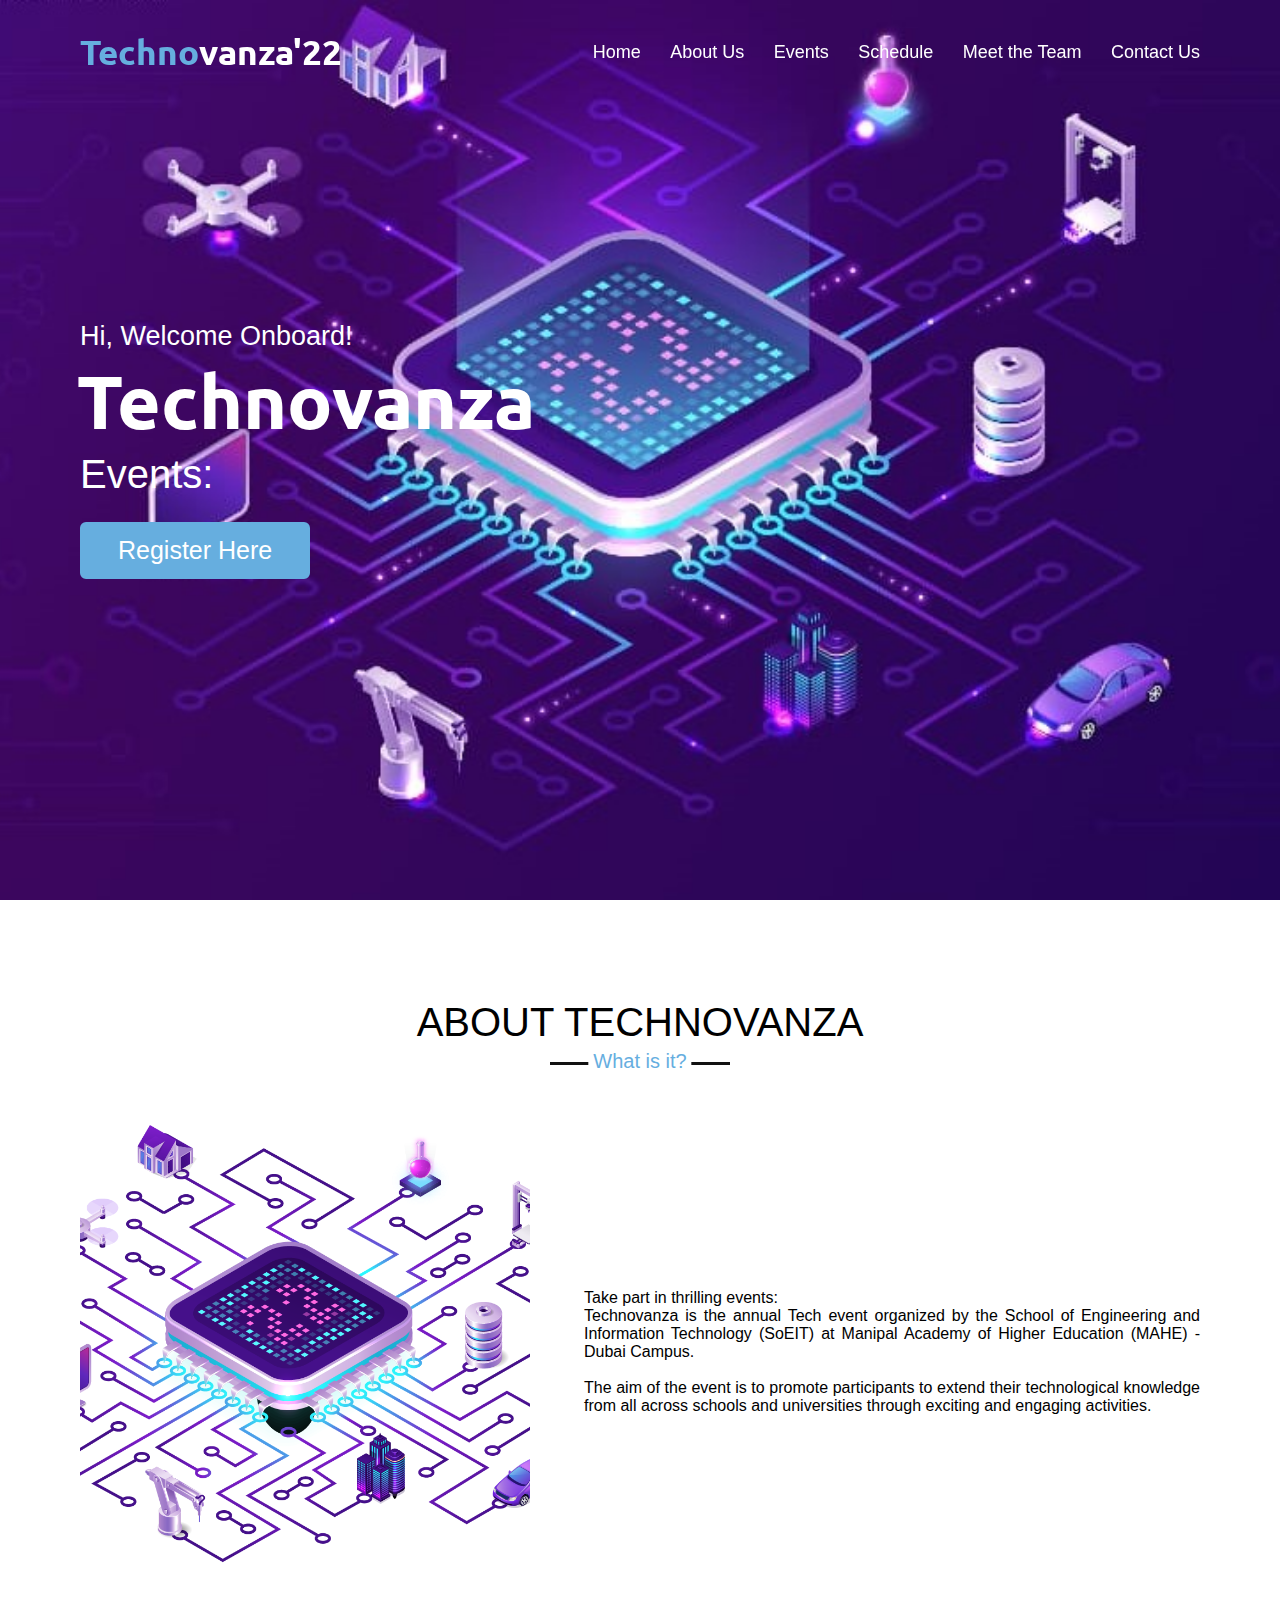
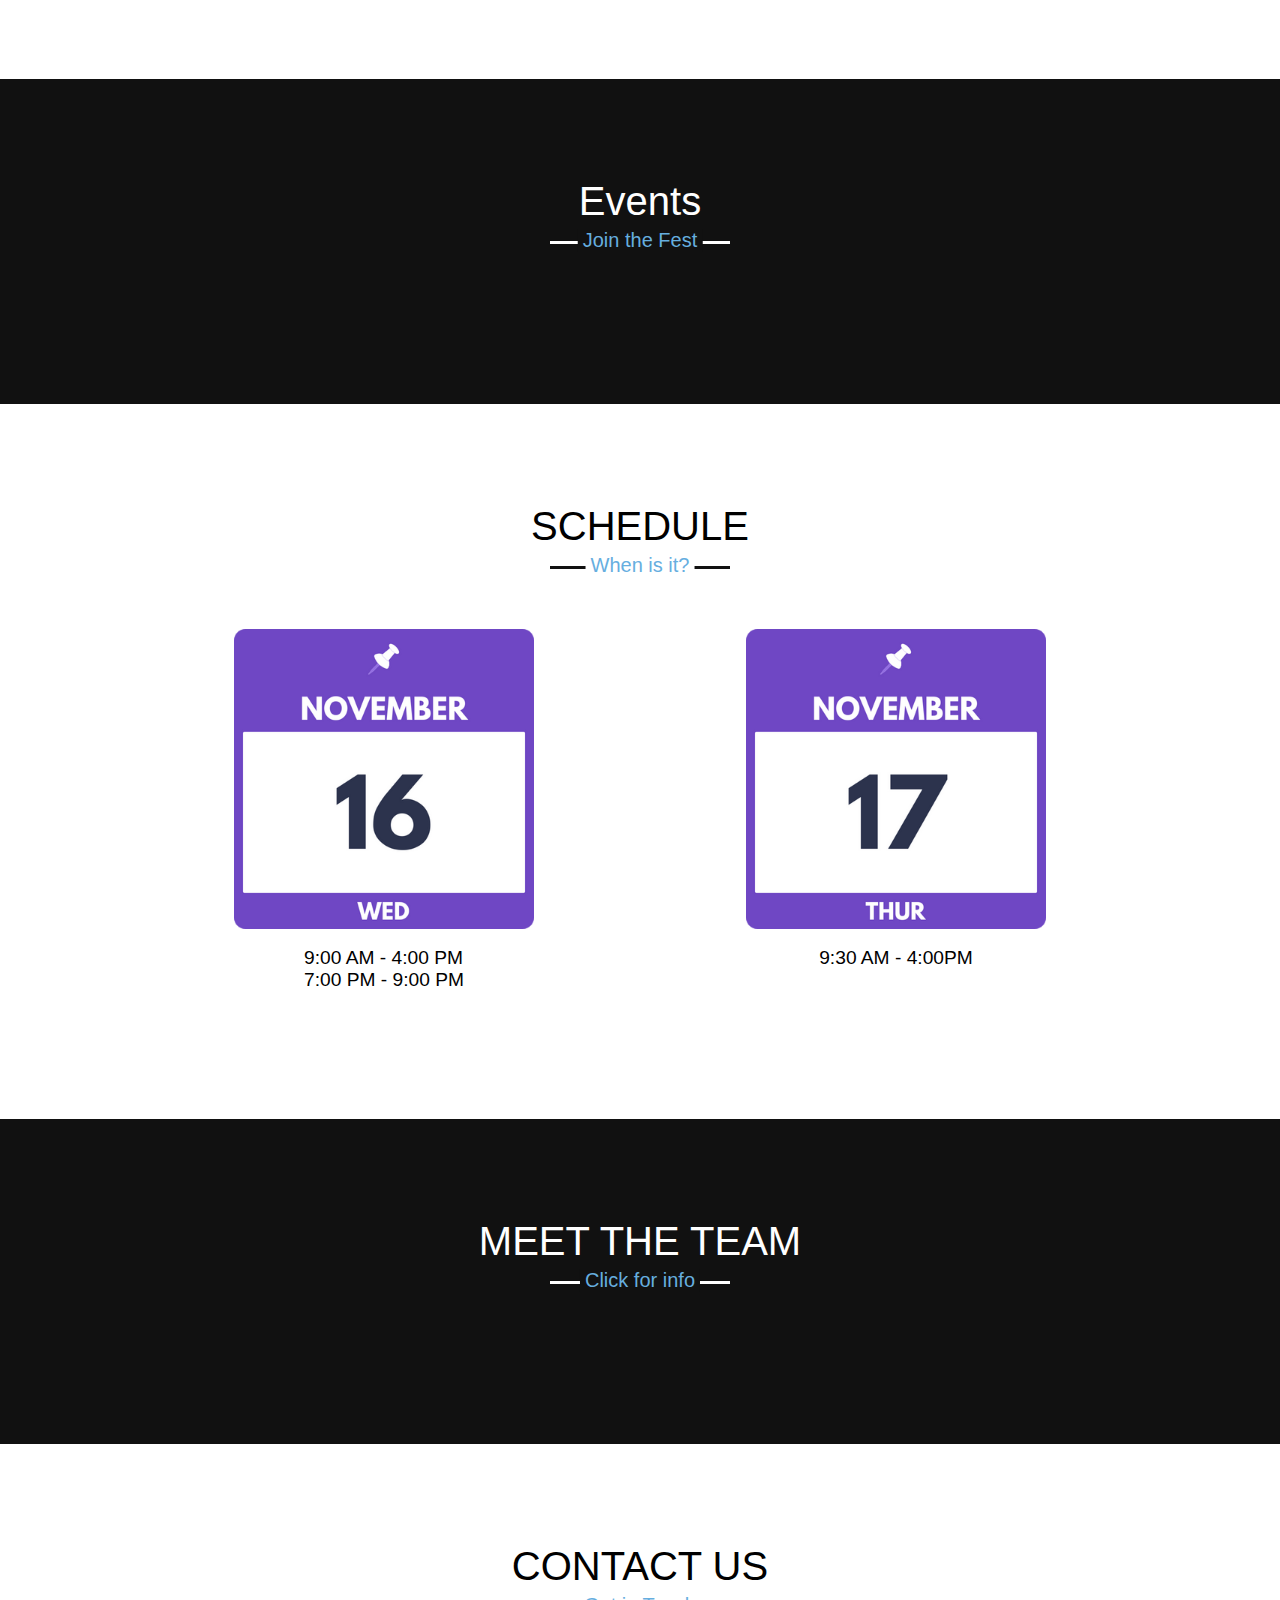
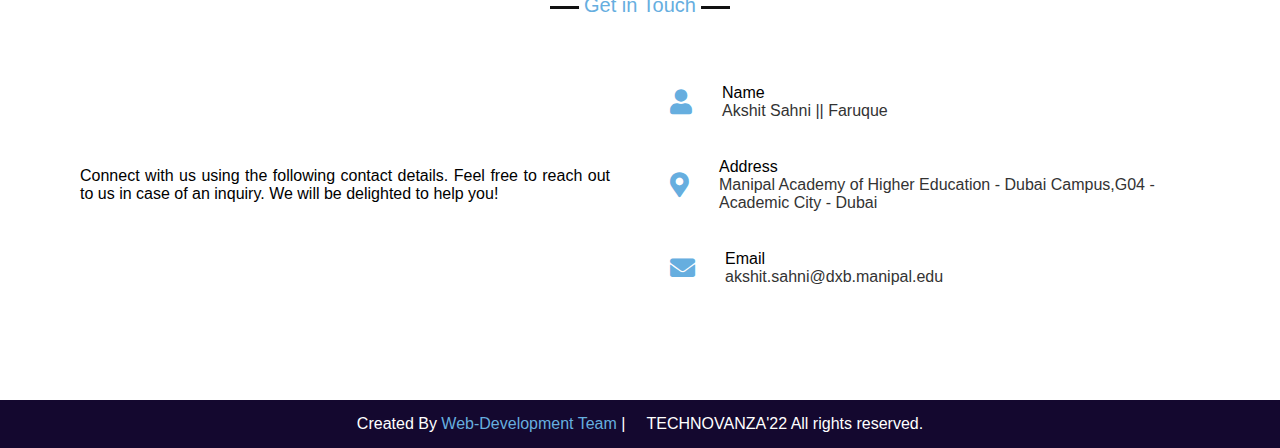
==== html/event_page.html @ 32a226c8 "Updated auto_login" ====
<!DOCTYPE html>
<html lang="en">

<head>
    <meta charset="UTF-8">
    <meta name="viewport" content="width=device-width, initial-scale=1.0">
    <title>Technovanza'22</title>

    <link rel="stylesheet" href="/css/index_style.css">
    <link rel="stylesheet" href="https://cdnjs.cloudflare.com/ajax/libs/font-awesome/5.15.3/css/all.min.css" />
    <script src="https://code.jquery.com/jquery-3.5.1.min.js"></script>
    <script src="https://cdnjs.cloudflare.com/ajax/libs/typed.js/2.0.11/typed.min.js"></script>
    <script src="https://cdnjs.cloudflare.com/ajax/libs/waypoints/4.0.1/jquery.waypoints.min.js"></script>
    <script src="https://cdnjs.cloudflare.com/ajax/libs/OwlCarousel2/2.3.4/owl.carousel.min.js"></script>
    <link rel="stylesheet"
        href="https://cdnjs.cloudflare.com/ajax/libs/OwlCarousel2/2.3.4/assets/owl.carousel.min.css" />

    <!-- Modal  -->
    <link rel="stylesheet" href="/css/modal.css">
    <link rel="stylesheet" href="/css/event_page_style.css">
</head>

<body onload="checkValid(); get_info();">
    <div class="scroll-up-btn">
        <i class="fas fa-angle-up"></i>
    </div>
    <nav class="navbar" style="background-color: black; padding: 12px;">
        <div class="max-width">
            <div class="logo"><a href="/html/home.html">Techno<span>vanza'22</span></a></div>
            <div class="menu-btn">
                <i class="fas fa-bars"></i>
            </div>
        </div>
    </nav>

    <!-- about section start -->
    <section class="about" id="about">
        <div class="max-width" id="infoLoad">
        </div>
    </section>

    <!-- footer section start -->
    <footer>
        <span>Created By <a href="#teams"> Web-Development Team</a> | <span class="far fa-copyright"></span>
            TECHNOVANZA'22 All rights reserved.</span>
    </footer>
</body>
<script src="/js/index_layout.js"></script>
<script src="/js/auto_login.js"></script>
<!-- <script src="/js/helper.js"></script> -->
<!-- <script src="/js/index.js"></script> -->
<script src="/events_list.js"></script>
<script src="/js/modal.js"></script>
<script src="/js/event_page.js"></script>
</html>
---- css/index_style.css ----
/*  import google fonts */
@import url('https://fonts.googleapis.com/css2?family=Poppins:wght@400;500;600;700&family=Ubuntu:wght@400;500;700&display=swap');

*{
    margin: 0;
    padding: 0;
    box-sizing: border-box;
    text-decoration: none;
}
html{
    scroll-behavior: smooth;
}

/* custom scroll bar */
::-webkit-scrollbar {
    width: 10px;
}
::-webkit-scrollbar-track {
    background: #f1f1f1;
}
::-webkit-scrollbar-thumb {
    background: #888;
}

::-webkit-scrollbar-thumb:hover {
    background: #555;
}

/* all similar content styling codes */
section{
    padding: 100px 0;
}
.max-width{
    max-width: 1300px;
    padding: 0 80px;
    margin: auto;
}
.about, .services, .skills, .teams, .contact, footer{
    font-family: 'Poppins', sans-serif;
}
.about .about-content,
.services .serv-content,
.skills .skills-content,
.contact .contact-content{
    display: flex;
    flex-wrap: wrap;
    align-items: center;
    justify-content: space-between;
}
section .title{
    position: relative;
    text-align: center;
    font-size: 40px;
    font-weight: 500;
    margin-bottom: 60px;
    padding-bottom: 20px;
    font-family: 'Ubuntu', sans-serif;
}
section .title::before{
    content: "";
    position: absolute;
    bottom: 0px;
    left: 50%;
    width: 180px;
    height: 3px;
    background: #111;
    transform: translateX(-50%);
}
section .title::after{
    position: absolute;
    bottom: -8px;
    left: 50%;
    font-size: 20px;
    color: #66aedf;
    padding: 0 5px;
    background: #fff;
    transform: translateX(-50%);
}

/* navbar styling */
.navbar{
    position: fixed;
    width: 100%;
    z-index: 999;
    padding: 30px 0;
    font-family: 'Ubuntu', sans-serif;
    transition: all 0.3s ease;
}
.navbar.sticky{
    padding: 15px 0;
    background: black;
}
.navbar .max-width{
    display: flex;
    align-items: center;
    justify-content: space-between;
}
.navbar .logo a{
    color: #66aedf;
    font-size: 35px;
    font-weight: 600;
}
.navbar .logo a span{
    color:white;
    transition: all 0.3s ease;
}
.navbar.sticky .logo a span{
    color: white;
}
.navbar .menu li{
    list-style: none;
    display: inline-block;
}
.navbar .menu li a{
    display: block;
    color: #fff;
    font-size: 18px;
    font-weight: 500;
    margin-left: 25px;
    transition: color 0.3s ease;
}
.navbar .menu li a:hover{
    color: #66aedf;
}
.navbar.sticky .menu li a:hover{
    color: #fff;
}

/* menu btn styling */
.menu-btn{
    color: #fff;
    font-size: 23px;
    cursor: pointer;
    display: none;
}
.scroll-up-btn{
    position: fixed;
    height: 45px;
    width: 42px;
    background: #66aedf;
    right: 30px;
    bottom: 10px;
    text-align: center;
    line-height: 45px;
    color: #fff;
    z-index: 9999;
    font-size: 30px;
    border-radius: 6px;
    border-bottom-width: 2px;
    cursor: pointer;
    opacity: 0;
    pointer-events: none;
    transition: all 0.3s ease;
}
.scroll-up-btn.show{
    bottom: 30px;
    opacity: 1;
    pointer-events: auto;
}
.scroll-up-btn:hover{
    filter: brightness(90%);
}


/* home section styling */
.home{
    display: flex;
    background: url("images/mainogo.jpeg") no-repeat center;
    height: 100vh;
    color: #fff;
    min-height: 100px;
    background-size: cover;
    background-attachment: fixed;
    font-family: 'Ubuntu', sans-serif;
}
.home .max-width{
  width: 100%;
  display: flex;
}
.home .max-width .row{
  margin-right: 0;
}
.home .home-content .text-1{
    font-size: 27px;
}
.home .home-content .text-2{
    font-size: 75px;
    font-weight: 600;
    margin-left: -3px;
}
.home .home-content .text-3{
    font-size: 40px;
    margin: 5px 0;
}
.home .home-content .text-3 span{
    color: #66aedf;
    font-weight: 500;
}
.home .home-content a{
    display: inline-block;
    background: #66aedf;
    color: #fff;
    font-size: 25px;
    padding: 12px 36px;
    margin-top: 20px;
    font-weight: 400;
    border-radius: 6px;
    border: 2px solid #66aedf;
    transition: all 0.3s ease;
}
.home .home-content a:hover{
    color: #66aedf;
    background: none;
}

/* NEW CSS */
.register-btn{
    display: inline-block;
    background: #66aedf;
    color: #fff;
    font-size: 25px;
    padding: 12px 36px;
    margin-top: 20px;
    font-weight: 400;
    border-radius: 6px;
    border: 2px solid #66aedf;
    transition: all 0.3s ease;
    cursor: pointer;
}

/* Modal */
.swal2-popup {
    font-family: 'Segoe UI', Tahoma, Geneva, Verdana, sans-serif;
}

/* about section styling */
.about .title::after{
    content: "What is it?";
}
.about .about-content .left{
    width: 45%;
}
.about .about-content .left img{
    height: 450px;
    width: 450px;
    object-fit: cover;
    border-radius: 6px;
}
.about .about-content .right{
    width: 55%;
}
.about .about-content .right .text{
    font-size: 25px;
    font-weight: 600;
    margin-bottom: 10px;
}
.about .about-content .right .text span{
    color: #66aedf;
}
.about .about-content .right p{
    text-align: justify;
}
.about .about-content .right a{
    display: inline-block;
    background: #66aedf;
    color: #fff;
    font-size: 20px;
    font-weight: 500;
    padding: 10px 30px;
    margin-top: 20px;
    border-radius: 6px;
    border: 2px solid #66aedf;
    transition: all 0.3s ease;
}
.about .about-content .right a:hover{
    color: #66aedf;
    background: none;
}

/* services section styling */
.services, .teams{
    color:#fff;
    background: #111;
}
.services .title::before,
.teams .title::before{
    background: #fff;
}
.services .title::after,
.teams .title::after{
    background: #111;
    content: "Join the Fest";
}
.services .serv-content .card{
    z-index: -1;
    width: calc(33% - 20px);
    background: #222;
    text-align: center;
    border-radius: 6px;
    padding: 50px 25px;
    cursor: pointer;
    transition: all 0.3s ease;
}
.card>.box{
    height: 250px;
}
.texts{
    margin-top: 20px;
    font-size: 20px;
}
.services .serv-content .card:hover{
    background: #66aedf;
}
.services .serv-content .card {
    transition: all 0.3s ease;
}
.services .serv-content .card:hover .box{
    transform: scale(1.05);
}
.services .serv-content .card i{
    font-size: 50px;
    color: #66aedf;
    transition: color 0.3s ease;
}
.services .serv-content .card:hover i{
    color: #fff;
}
.services .serv-content .card .text{
    font-size: 25px;
    font-weight: 500;
    margin: 10px 0 7px 0;
}

/* skills section styling */

.schedule,
.date {
    display: flex;
    align-items: center;
    flex-wrap: wrap;
    /* justify-content: center; */
    flex-wrap: wrap;
}

.date {
    height: 390px;
    flex-direction: column;
    margin-bottom: 20px;
    margin: auto;
}

.schedule{
    /* justify-content: space-around; */
    margin: auto;
    width: 80%;
}

.skills .title::after{
    content: "When is it?";
}
.skills .skills-content .column{
    width: calc(50% - 30px);
}
.skills .skills-content .left .text{
    font-size: 20px;
    font-weight: 600;
    margin-bottom: 10px;
}
.skills .skills-content .left p{
    text-align: justify;
}
.skills .skills-content .left a{
    display: inline-block;
    background: #66aedf;
    color: #fff;
    font-size: 18px;
    font-weight: 500;
    padding: 8px 16px;
    margin-top: 20px;
    border-radius: 6px;
    border: 2px solid #66aedf;
    transition: all 0.3s ease;
}
.skills .skills-content .left a:hover{
    color: #66aedf;
    background: none;
}
.skills .skills-content .right .bars{
    margin-bottom: 15px;
}
.skills .skills-content .right .info{
    display: flex;
    margin-bottom: 5px;
    align-items: center;
    justify-content: space-between;
}
.skills .skills-content .right span{
    font-weight: 500;
    font-size: 18px;
}
.skills .skills-content .right .line{
    height: 5px;
    width: 100%;
    background: lightgrey;
    position: relative;
}
.skills .skills-content .right .line::before{
    content: "";
    position: absolute;
    height: 100%;
    left: 0;
    top: 0;
    background: #66aedf;
}
.skills-content .right .html::before{
    width: 90%;
}
.skills-content .right .css::before{
    width: 60%;
}
.skills-content .right .js::before{
    width: 80%;
}
.skills-content .right .php::before{
    width: 50%;
}
.skills-content .right .mysql::before{
    width: 70%;
}

/* teams section styling */
.container>img {
    height: 500px;
    width: 100%;
    object-fit: cover;
}

.container {
    position: relative;
    width: 100%;
}

.overlay {
    position: absolute;
    top: 0;
    bottom: 0;
    left: 0;
    right: 0;
    height: 100%;
    width: 100%;
    opacity: 0;
    transition: .5s ease;
    background-color: #111;
}

.container:hover .overlay {
    opacity: 0.75;
}

.text {
    color: white;
    font-size: 20px;
    position: absolute;
    width: 100%;
    top: 90%;
    left: 50%;
    -webkit-transform: translate(-50%, -50%);
    -ms-transform: translate(-50%, -50%);
    transform: translate(-50%, -50%);
    text-align: center;
}


.teams .title::after{
    content: "Click for info";
}

.services .title::after{
    content: "Join the Fest";
}

.teams .carousel .card{
    background: #222;
    border-radius: 6px;
    padding: 25px 35px;
    text-align: center;
    overflow: hidden;
    transition: all 0.3s ease;
}
.teams .carousel .card:hover{
    background: #66aedf;
}
.teams .carousel .card .box{
    display: flex;
    flex-direction: column;
    align-items: center;
    justify-content: center;
    transition: all 0.3s ease;
}
.teams .carousel .card:hover .box{
    transform: scale(1.05);
}
.teams .carousel .card .text{
    font-size: 25px;
    font-weight: 500;
    margin: 10px 0 7px 0;
}
.teams .carousel .card img{
    height: 150px;
    width: 150px;
    object-fit: cover;
    border-radius: 50%;
    border: 5px solid #ccaae6;
    transition: all 0.3s ease;
}
.teams .carousel .card:hover img{
    border-color: #fff;
}
.owl-dots{
    text-align: center;
    margin-top: 20px;
}
.owl-dot{
    height: 13px;
    width: 13px;
    margin: 0 5px;
    outline: none!important;
    border-radius: 50%;
    border: 2px solid #ccaae6!important;
    transition: all 0.10s ease;
}
.owl-dot.active{
    width: 35px;
    border-radius: 14px;
}
.owl-dot.active,
.owl-dot:hover{
    background: #ccaae6!important;
}

/* contact section styling */
.contact .title::after{
    content: "Get in Touch";
}
.contact .contact-content .column{
    width: calc(50% - 30px);
}
.contact .contact-content .text{
    font-size: 20px;
    font-weight: 600;
    margin-bottom: 10px;
}
.contact .contact-content .left p{
    text-align: justify;
}
.contact .contact-content .left .icons{
    margin: 10px 0;
}
.contact .contact-content .row{
    display: flex;
    height: 65px;
    align-items: center;
}
.contact .contact-content .row .info{
    margin-left: 30px;
}
.contact .contact-content .row i{
    font-size: 25px;
    color: #66aedf;
}
.contact .contact-content .info .head{
    font-weight: 500;
}
.contact .contact-content .info .sub-title{
    color: #333;
}
.contact .right form .fields{
    display: flex;
}
.contact .right form .field,
.contact .right form .fields .field{
    height: 45px;
    width: 100%;
    margin-bottom: 15px;
}
.contact .right form .textarea{
    height: 80px;
    width: 100%;
}
.contact .right form .name{
    margin-right: 10px;
}
.contact .right form .field input,
.contact .right form .textarea textarea{
    height: 100%;
    width: 100%;
    border: 1px solid lightgrey;
    border-radius: 6px;
    outline: none;
    padding: 0 15px;
    font-size: 17px;
    font-family: 'Poppins', sans-serif;
    transition: all 0.3s ease;
}
.contact .right form .field input:focus,
.contact .right form .textarea textarea:focus{
    border-color: #b3b3b3;
}
.contact .right form .textarea textarea{
  padding-top: 10px;
  resize: none;
}
.contact .right form .button-area{
  display: flex;
  align-items: center;
}
.right form .button-area button{
  color: #fff;
  display: block;
  width: 160px!important;
  height: 45px;
  outline: none;
  font-size: 18px;
  font-weight: 500;
  border-radius: 6px;
  cursor: pointer;
  flex-wrap: nowrap;
  background: #66aedf;
  border: 2px solid #66aedf;
  transition: all 0.3s ease;
}
.right form .button-area button:hover{
  color: #66aedf;
  background: none;
}
/* footer section styling */
footer{
    background: #14082f;
    padding: 15px 23px;
    color: #fff;
    text-align: center;
}
footer span a{
    color: #66aedf;
    text-decoration: none;
}
footer span a:hover{
    text-decoration: underline;
}


/* responsive media query start */
@media (max-width: 1104px) {
    .about .about-content .left img{
        height: 350px;
        width: 350px;
    }
}

@media (max-width: 991px) {
    .max-width{
        padding: 0 50px;
    }
}
@media (max-width: 947px){
    .menu-btn{
        display: block;
        z-index: 999;
    }
    .menu-btn i.active:before{
        content: "\f00d";
    }
    .navbar .menu{
        position: fixed;
        height: 100vh;
        width: 100%;
        left: -100%;
        top: 0;
        background: #111;
        text-align: center;
        padding-top: 80px;
        transition: all 0.3s ease;
    }
    .navbar .menu.active{
        left: 0;
    }
    .navbar .menu li{
        display: block;
    }
    .navbar .menu li a{
        display: inline-block;
        margin: 20px 0;
        font-size: 25px;
    }
    .home .home-content .text-2{
        font-size: 70px;
    }
    .home .home-content .text-3{
                /* font-size: 32px; */
                display: none;
    }
    .home .home-content a{
        font-size: 23px;
        padding: 10px 30px;
    }
    .max-width{
        max-width: 930px;
    }
    .about .about-content .column{
        width: 100%;
    }
    .about .about-content .left{
        display: flex;
        justify-content: center;
        margin: 0 auto 60px;
    }
    .about .about-content .right{
        flex: 100%;
    }
    .services .serv-content .card{
        width: calc(50% - 10px);
        margin-bottom: 20px;
    }
    .skills .skills-content .column,
    .contact .contact-content .column{
        width: 100%;
        margin-bottom: 35px;
    }
}

@media (max-width: 690px) {
    .max-width{
        padding: 0 23px;
    }
    .home .home-content .text-2{
        font-size: 60px;
    }
    .home .home-content .text-3{
        /* font-size: 32px; */
        display: none;
    }
    .home .home-content a{
        font-size: 20px;
    }
    .services .serv-content .card{
        width: 100%;
    }
}

@media (max-width: 500px) {
    .home .home-content .text-2{
        font-size: 50px;
    }
    .home .home-content .text-3{
        /* font-size: 27px; */
        display: none;
    }
    .about .about-content .right .text,
    .skills .skills-content .left .text{
        font-size: 19px;
    }
    .contact .right form .fields{
        flex-direction: column;
    }
    .contact .right form .name,
    .contact .right form .email{
        margin: 0;
    }
    .right form .error-box{
       width: 150px;
    }
    .scroll-up-btn{
        right: 15px;
        bottom: 15px;
        height: 38px;
        width: 35px;
        font-size: 23px;
        line-height: 38px;
    }
}

.typing-2{
    color: #66aedf;
}
---- css/modal.css ----
/* @import url("https://fonts.googleapis.com/css?family=Nunito:400,600,700"); */
@import url('https://fonts.googleapis.com/css2?family=Poppins:wght@400;500;600;700&family=Ubuntu:wght@400;500;700&display=swap');

/* .containerModal {
  height: 200vh;
  background-image: url(https://images.unsplash.com/photo-1538137524007-21e48fa42f3f?ixlib=rb-0.3.5&ixid=eyJhcHBfaWQiOjEyMDd9&s=ac9fa0975bd2ebad7afd906c5a3a15ab&auto=format&fit=crop&w=1834&q=80);
  background-size: cover;
  background-position: center;
  background-repeat: no-repeat;
} */

.modal {
  z-index: 99;
  position: fixed;
  left: 0;
  bottom: 0;
  width: 100%;
  height: 60px;
  /* background: rgba(51, 51, 51, 0.5); */
  display: flex;
  flex-direction: column;
  align-items: center;
  justify-content: center;
  transition: 0.4s all ease-in-out;
  font-family: 'Poppins', sans-serif;
  font-family: 'Ubuntu', sans-serif;

}

.modal-container {
  display: flex;
  max-width: 720px;
  width: 100%;
  border-radius: 10px;
  overflow: hidden;
  position: absolute;
  opacity: 0;
  pointer-events: none;
  transition-duration: 0.3s all ease-in-out;
  background: black;
  transform: translateY(100px) scale(0.4);
}

.modal-title {
  font-size: clamp(18px, 28px, 32px);
  font-weight: 800;
  margin: 0;
  font-weight: 400;
  color: #0b21e7;
}

.modal-desc {
  margin: 6px 0 30px 0;
}

.modal-left {
  padding: 60px 30px 20px;
  background: #fff;
  flex: 1.5;
  transition-duration: 0.5s all ease-in-out;
  transform: translateY(80px);
  opacity: 0;
}

.modal-button {
  opacity: 1 !important;
  color: #fff;
  font-family: "Nunito", sans-serif;
  font-size: 15px;
  cursor: pointer;
  border: 0;
  outline: 0;
  margin-top: 5px;
  padding: 10px 30px;
  border-radius: 12px;
  background: #0b6df8;
  box-shadow: 0 10px 40px rgba(0, 0, 0, 0.16);
  transition: 0.3s all ease-in-out;
}

.modal-button:hover {
  color: #fff;
  border-radius: 18px;
  background: #0b21e7;
  box-shadow: 12px 11px 57px -7px rgba(0, 0, 0, 0.39);
  -webkit-box-shadow: 12px 11px 57px -7px rgba(0, 0, 0, 0.39);
  -moz-box-shadow: 12px 11px 57px -7px rgba(0, 0, 0, 0.39);
  transform: translateY(5px);
}

.modal-right {
  flex: 2;
  font-size: 0;
  transition: 0.3s all ease-in-out;
  overflow: hidden;
  max-height: 485px;
}

.modal-right img {
  width: 100%;
  height: 100%;
  transform: scale(2);
  object-fit: cover;
  transition-duration: 1.2s;
}

.modal.is-open {
  height: 100%;
  background: rgba(51, 51, 51, 0.85);
}

.modal.is-open .modal-button {
  opacity: 0;
}

.modal.is-open .modal-container {
  opacity: 1;
  transition-duration: 0.6s;
  pointer-events: auto;
  transform: translateY(0) scale(1);
}

.modal.is-open .modal-right img {
  transform: scale(1);
}

.modal.is-open .modal-left {
  transform: translateY(0);
  opacity: 1;
  transition-delay: 0.1s;
}

.modal-buttons {
  display: flex;
  justify-content: center;
  align-items: center;
}

.modal-buttons a {
  color: rgba(51, 51, 51, 0.6);
  font-size: 14px;
}

.sign-up {
  margin: 60px 0 0;
  font-size: 14px;
  text-align: center;
}

.sign-up a {
  color: #0b6df8;
}

.input-button {
  padding: 8px 12px;
  outline: none;
  border: 0;
  color: #fff;
  border-radius: 4px;
  background: #1b66c9;
  /* background: #0b6df8; */
  font-family: "Nunito", sans-serif;
  transition: 0.3s;
  cursor: pointer;
}

.input-button:hover {
  background: #0b21e7;
}

.input-label {
  font-size: 11px;
  text-transform: uppercase;
  font-family: "Nunito", sans-serif;
  font-weight: 600;
  letter-spacing: 0.7px;
  color: rgb(73, 73, 73);
  transition: 0.3s all ease-in-out;
}

.input-block {
  display: flex;
  flex-direction: column;
  padding: 10px 10px 8px;
  border: 1px solid #9e9e9e;
  border-radius: 4px;
  margin-top: 10px;
  margin-bottom: 10px;
  transition: 0.3s all ease-in-out;
}

.input-block input {
  outline: 0;
  border: 0;
  padding: 4px 0 0;
  font-size: 14px;
  font-family: "Nunito", sans-serif;
}

.input-block input::placeholder {
  color: #8e8e8e;
  opacity: 1;
}

.input-block:focus-within {
  border: 2px solid #0b6df8;
}

.input-block:focus-within .input-label {
  color: #5d6dff;
}

.icon-button {
  outline: 0;
  position: absolute;
  right: 10px;
  top: 12px;
  width: 32px;
  height: 32px;
  border: 0;
  background: 0;
  padding: 0;
  cursor: pointer;
}
/* 
.scroll-down {
  position: fixed;
  top: 50%;
  left: 50%;
  display: flex;
  flex-direction: column;
  align-items: center;
  text-align: center;
  color: #7d695e;
  font-size: 32px;
  font-weight: 800;
  transform: translate(-50%, -50%);
}

.scroll-down svg {
  margin-top: 16px;
  width: 52px;
  fill: currentColor;
} */

.close-button-color{
  fill: #fff;
}

@media (max-width: 750px) {
  .modal-container {
    width: 90%;
  }

  .modal-right {
    display: none;
  }

  .close-button-color{
    fill: #000;
  }
}

.modal-links{
  background-color: white;
  border: none;
  outline: none;
  cursor: pointer;
  color: #0b21e7;
}

.d-flex{
  display: flex;
}

.align-items-center{
  align-items: center;
}

.justify-content-center{
  justify-content: center;
}
---- css/event_page_style.css ----
:root{
    --room-name: ""
}

/* about section styling */
.about .title::after {
    content: "Keep a track";
}

.about .about-content .left {
    width: 40%;
}

.about .about-content .left img {
    height: 600px;
    width: 450px;
    object-fit: cover;
    border-radius: 6px;
}

.about .about-content .right {
    width: 55%;
}

.about .about-content .right .text {
    font-size: 25px;
    font-weight: 600;
    margin-bottom: 20px;
}

.about .about-content .right .text span {
    color: #66aedf;
}

.about .about-content .right p {
    text-align: justify;
}

.about .about-content .right a {
    display: inline-block;
    background: #66aedf;
    color: #fff;
    font-size: 20px;
    font-weight: 500;
    padding: 10px 30px;
    margin-top: 20px;
    margin-bottom: 20px;
    border-radius: 6px;
    border: 2px solid #66aedf;
    transition: all 0.3s ease;
}

.about .about-content .right a:hover {
    color: #66aedf;
    background: none;
}


.event-nav{
    background-color: black;
    padding: 12px;
}

.about .title::after {
    content: var(--room-name);
}

/* .about .about-content .left img{
    height: 600px;
} */

.modal-button{
    font-size: 1.2rem;
    width: 80%;
}

.about-content{
    /* background-color: #222; */
    /* color: white; */
    /* padding: 50px 30px; */
    /* border-radius: 15px; */
}
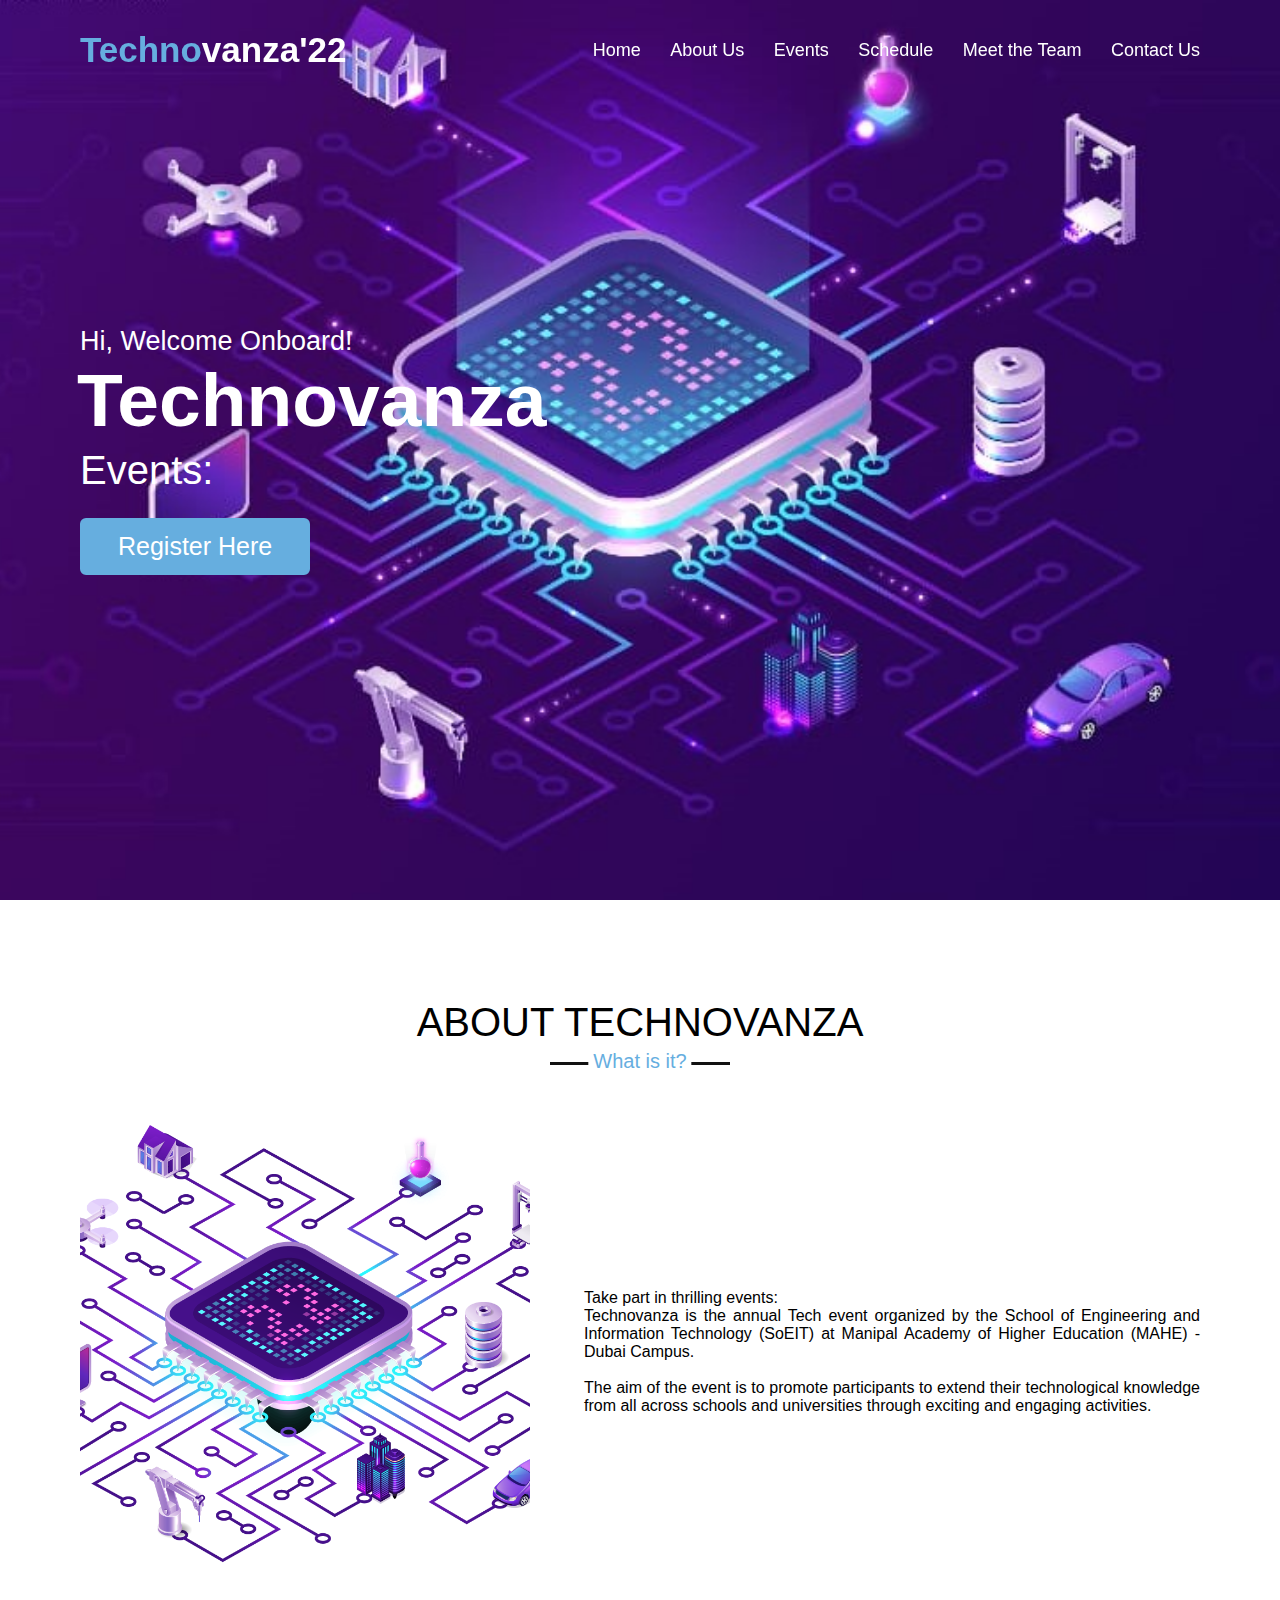
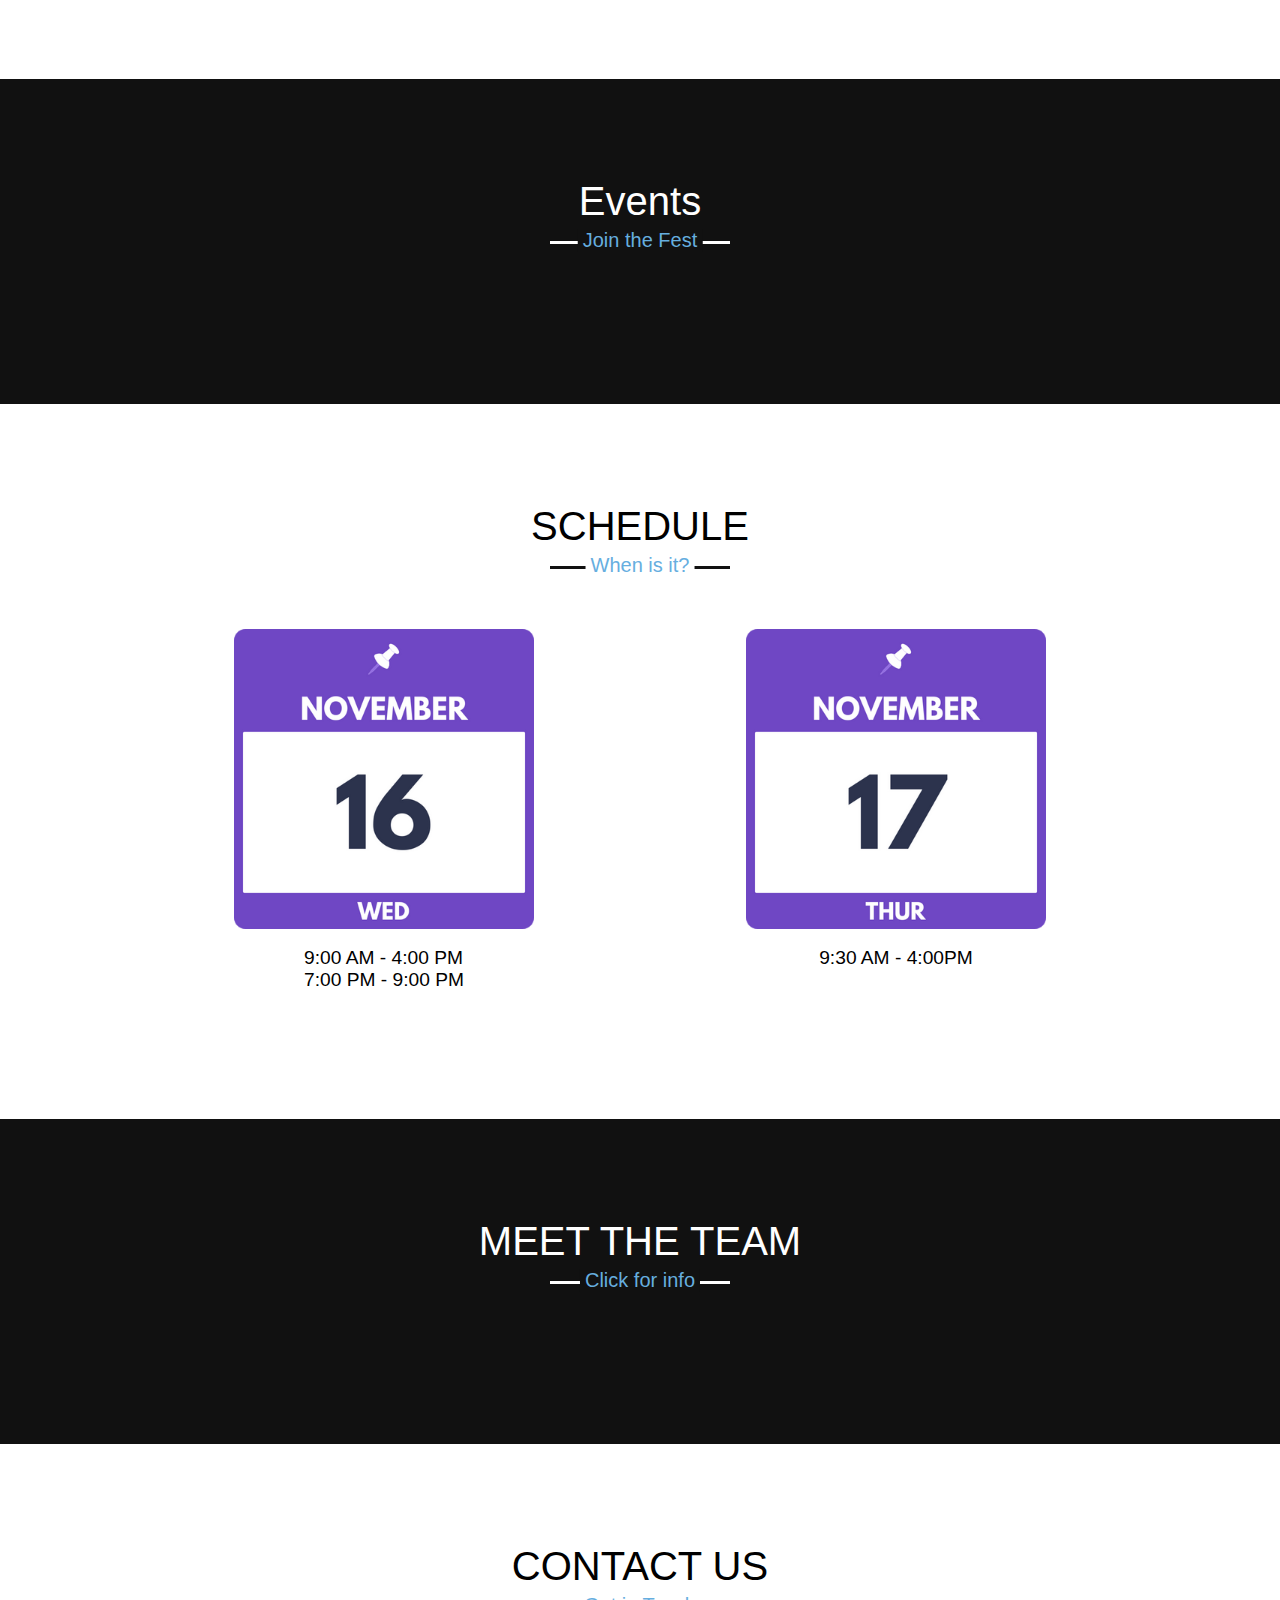
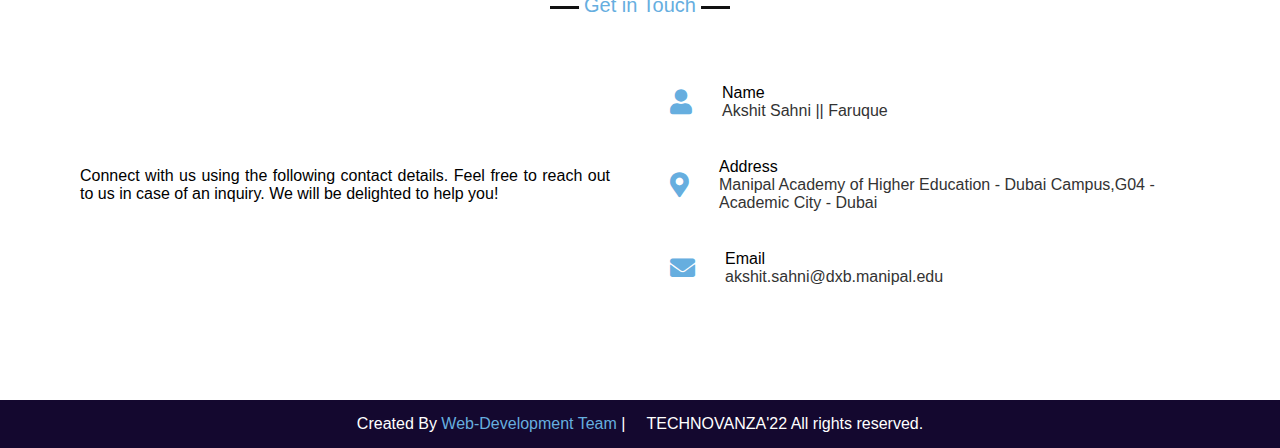
==== commit c2a4e07c: "Added Event registration Modal" ====
--- a/html/event_page.html
+++ b/html/event_page.html
@@ -5,31 +5,33 @@
     <meta charset="UTF-8">
     <meta name="viewport" content="width=device-width, initial-scale=1.0">
     <title>Technovanza'22</title>
+    
+    <!-- Sweet Alert -->
+    <script src="https://code.jquery.com/jquery-3.6.1.min.js"
+        integrity="sha256-o88AwQnZB+VDvE9tvIXrMQaPlFFSUTR+nldQm1LuPXQ=" crossorigin="anonymous"></script>
+    <script src="https://cdn.jsdelivr.net/npm/sweetalert2@11"></script>
 
-    <link rel="stylesheet" href="/css/index_style.css">
     <link rel="stylesheet" href="https://cdnjs.cloudflare.com/ajax/libs/font-awesome/5.15.3/css/all.min.css" />
     <script src="https://code.jquery.com/jquery-3.5.1.min.js"></script>
     <script src="https://cdnjs.cloudflare.com/ajax/libs/typed.js/2.0.11/typed.min.js"></script>
     <script src="https://cdnjs.cloudflare.com/ajax/libs/waypoints/4.0.1/jquery.waypoints.min.js"></script>
     <script src="https://cdnjs.cloudflare.com/ajax/libs/OwlCarousel2/2.3.4/owl.carousel.min.js"></script>
     <link rel="stylesheet"
-        href="https://cdnjs.cloudflare.com/ajax/libs/OwlCarousel2/2.3.4/assets/owl.carousel.min.css" />
-
+    href="https://cdnjs.cloudflare.com/ajax/libs/OwlCarousel2/2.3.4/assets/owl.carousel.min.css" />
+    
+    <link rel="stylesheet" href="/css/index_style.css">
     <!-- Modal  -->
     <link rel="stylesheet" href="/css/modal.css">
     <link rel="stylesheet" href="/css/event_page_style.css">
 </head>
 
-<body onload="checkValid(); get_info();">
+<body onload="autoLogin(document.baseURI); get_info();">
     <div class="scroll-up-btn">
         <i class="fas fa-angle-up"></i>
     </div>
     <nav class="navbar" style="background-color: black; padding: 12px;">
         <div class="max-width">
             <div class="logo"><a href="/html/home.html">Techno<span>vanza'22</span></a></div>
-            <div class="menu-btn">
-                <i class="fas fa-bars"></i>
-            </div>
         </div>
     </nav>
 
@@ -44,12 +46,75 @@
         <span>Created By <a href="#teams"> Web-Development Team</a> | <span class="far fa-copyright"></span>
             TECHNOVANZA'22 All rights reserved.</span>
     </footer>
+
+    <div class="modal" id="registerEventModal">
+        <div class="modal-container">
+            <div class="d-flex align-items-center"></div>
+            <div class="modal-left">
+                <h3 class="modal-title" id="eventName"></h5>
+                <!-- <p class="modal-desc">Please enter your credentials</p> -->
+                
+                <!-- Team name input -->
+                <div id="teamNameInp" class="d-flex align-items-center" style="justify-content: flex-start;">   
+                    <div class="input-block" style="width: 5%; border: none;"></div>
+                    <div class="input-block" style="width: 25%; border: none;">
+                        <label>Team Name</label>
+                    </div> 
+                    <div class="input-block" style="width: 60%;">
+                        <input id="TeamName" type="text" name="team_name" placeholder="Team Name" required>
+                        <input id="EventName" type="text" name="event" hidden value="Robowars">
+                    </div>
+                    <div class="input-block" style="width: 10%; border: none;">
+                    </div><br>
+                </div>
+     
+                <div id="teamNameValidation" style="color: red;" 
+                class="d-flex justify-content-center">
+                </div>
+                <div class="columns" id="memberFields">
+                </div>
+                <div id="emailValidation" style="color: red;"
+                class="d-flex justify-content-center">
+                </div><br>
+                <div class="modal-buttons">
+                    <!-- <a href="" class="">Forgot your password?</a> -->
+                    <button class="modal-button" onclick="register_team();">Login</button>
+                </div>
+            </div>
+            <!-- <div class="modal-right"> -->
+            <!-- FOR EVENT REGISTRATION -->
+            <!-- <img src="/css/images/techno.jpg" alt=""> -->
+            <!-- FOR REGISTRATION -->
+            <!-- <img src="/css/images/loginCube.jpg" alt=""> -->
+            <!-- <img src="/css/images/loginCube2.jpg" alt=""> -->
+            <!-- <img src="/css/images/techno.jpg" alt="" style="max-height: 413px;"> -->
+            <!-- FOR LOGIN -->
+            <!-- <img src="/css/images/technovanza.jpeg" alt=""> -->
+            <!-- <img src="/css/images/cyberglitch.jpg" alt=""> -->
+            <!-- </div> -->
+            <button class="icon-button close-button" id="CloseRegisterEventModal">
+                <svg version="1.1" id="Capa_1" xmlns="http://www.w3.org/2000/svg"
+                    xmlns:xlink="http://www.w3.org/1999/xlink" x="0px" y="0px" viewBox="0 0 26 26"
+                    style="enable-background:new 0 0 26 26;" xml:space="preserve">
+                    <g>
+                        <path style="fill: #000;" d="M21.125,0H4.875C2.182,0,0,2.182,0,4.875v16.25C0,23.818,2.182,26,4.875,26h16.25
+                    C23.818,26,26,23.818,26,21.125V4.875C26,2.182,23.818,0,21.125,0z M18.78,17.394l-1.388,1.387c-0.254,0.255-0.67,0.255-0.924,0
+                    L13,15.313L9.533,18.78c-0.255,0.255-0.67,0.255-0.925-0.002L7.22,17.394c-0.253-0.256-0.253-0.669,0-0.926l3.468-3.467
+                    L7.221,9.534c-0.254-0.256-0.254-0.672,0-0.925l1.388-1.388c0.255-0.257,0.671-0.257,0.925,0L13,10.689l3.468-3.468
+                    c0.255-0.257,0.671-0.257,0.924,0l1.388,1.386c0.254,0.255,0.254,0.671,0.001,0.927l-3.468,3.467l3.468,3.467
+                    C19.033,16.725,19.033,17.138,18.78,17.394z" />
+                    </g>
+                </svg>
+            </button>
+        </div>
+    </div> 
 </body>
 <script src="/js/index_layout.js"></script>
 <script src="/js/auto_login.js"></script>
-<!-- <script src="/js/helper.js"></script> -->
+<script src="/js/helper.js"></script>
 <!-- <script src="/js/index.js"></script> -->
 <script src="/events_list.js"></script>
 <script src="/js/modal.js"></script>
+<script src="/js/event_create.js"></script>
 <script src="/js/event_page.js"></script>
 </html>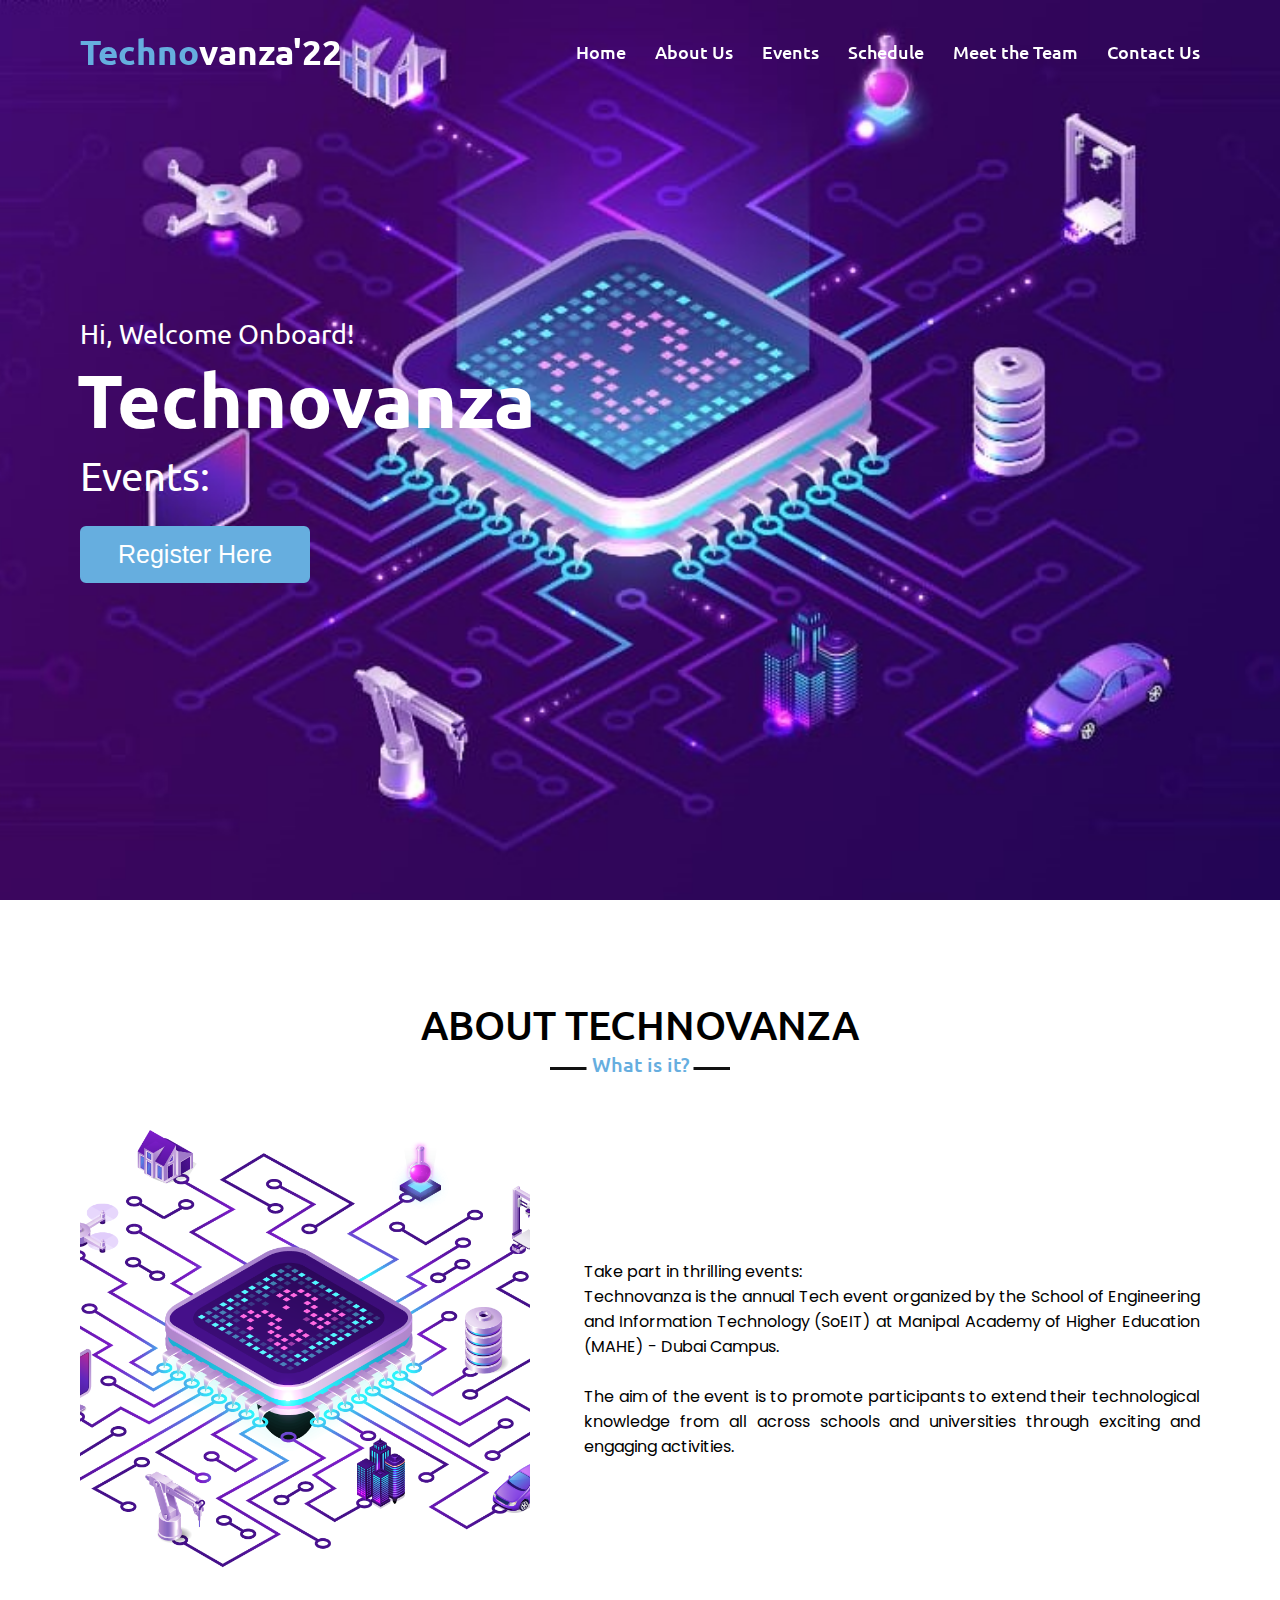
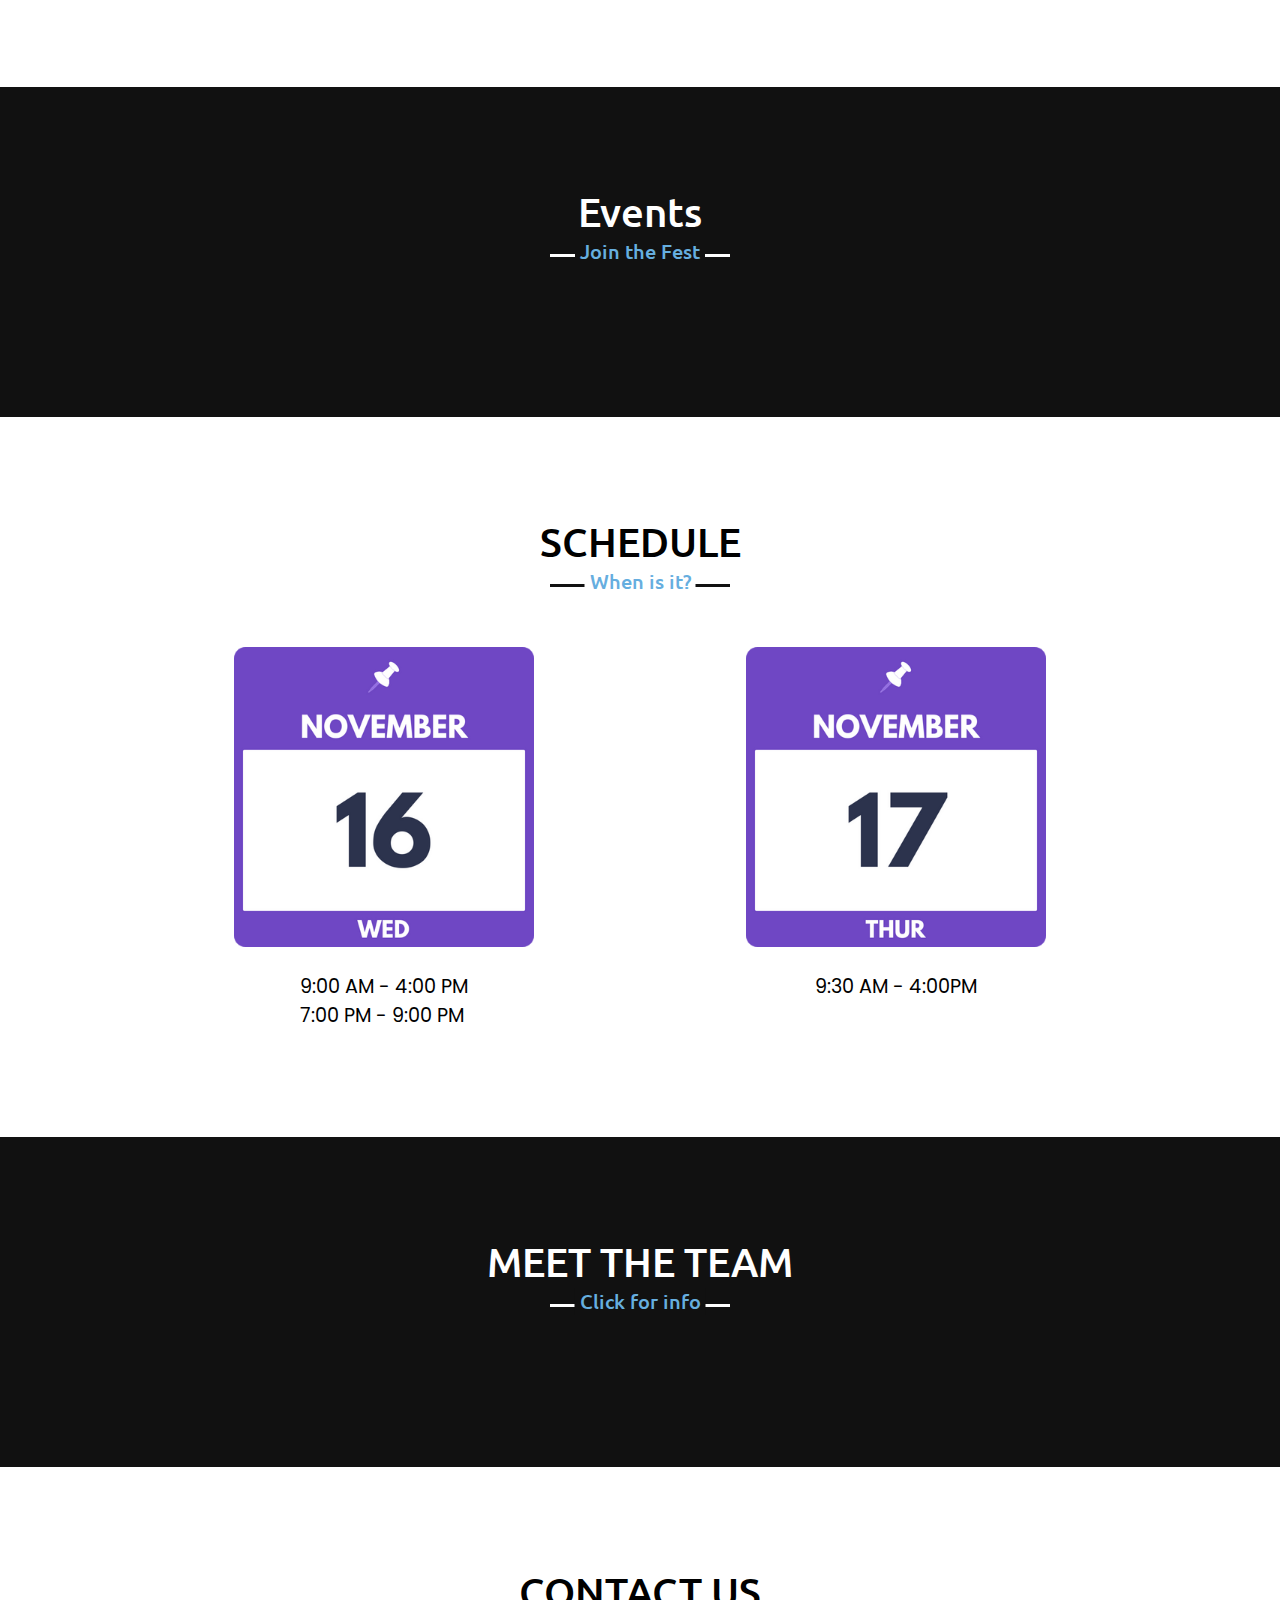
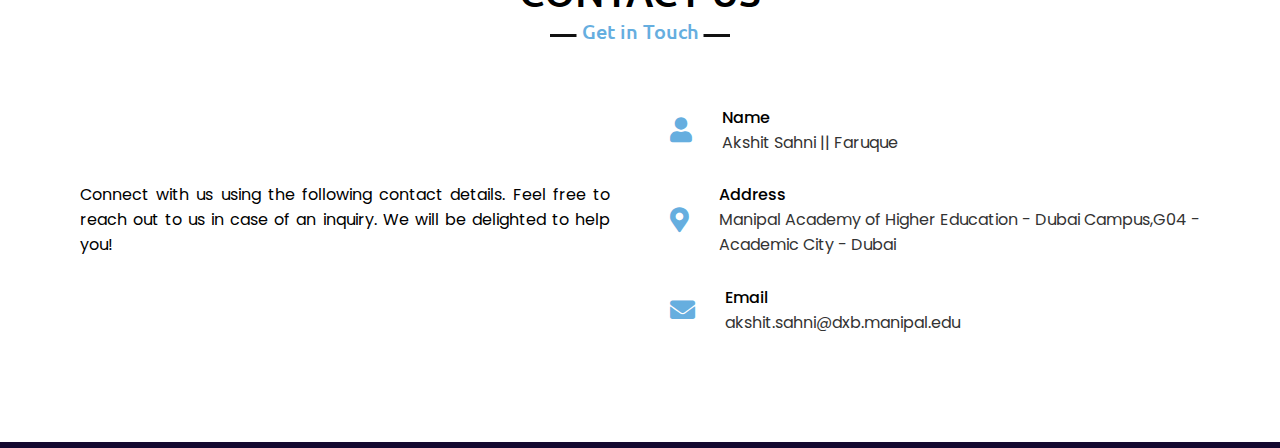
==== commit 6a7dc635: "Merge branch 'master' into EventReg" ====
--- a/html/event_page.html
+++ b/html/event_page.html
@@ -25,7 +25,7 @@
     <link rel="stylesheet" href="/css/event_page_style.css">
 </head>
 
-<body onload="autoLogin(document.baseURI); get_info();">
+<body onload="checkValid(); get_info();">
     <div class="scroll-up-btn">
         <i class="fas fa-angle-up"></i>
     </div>
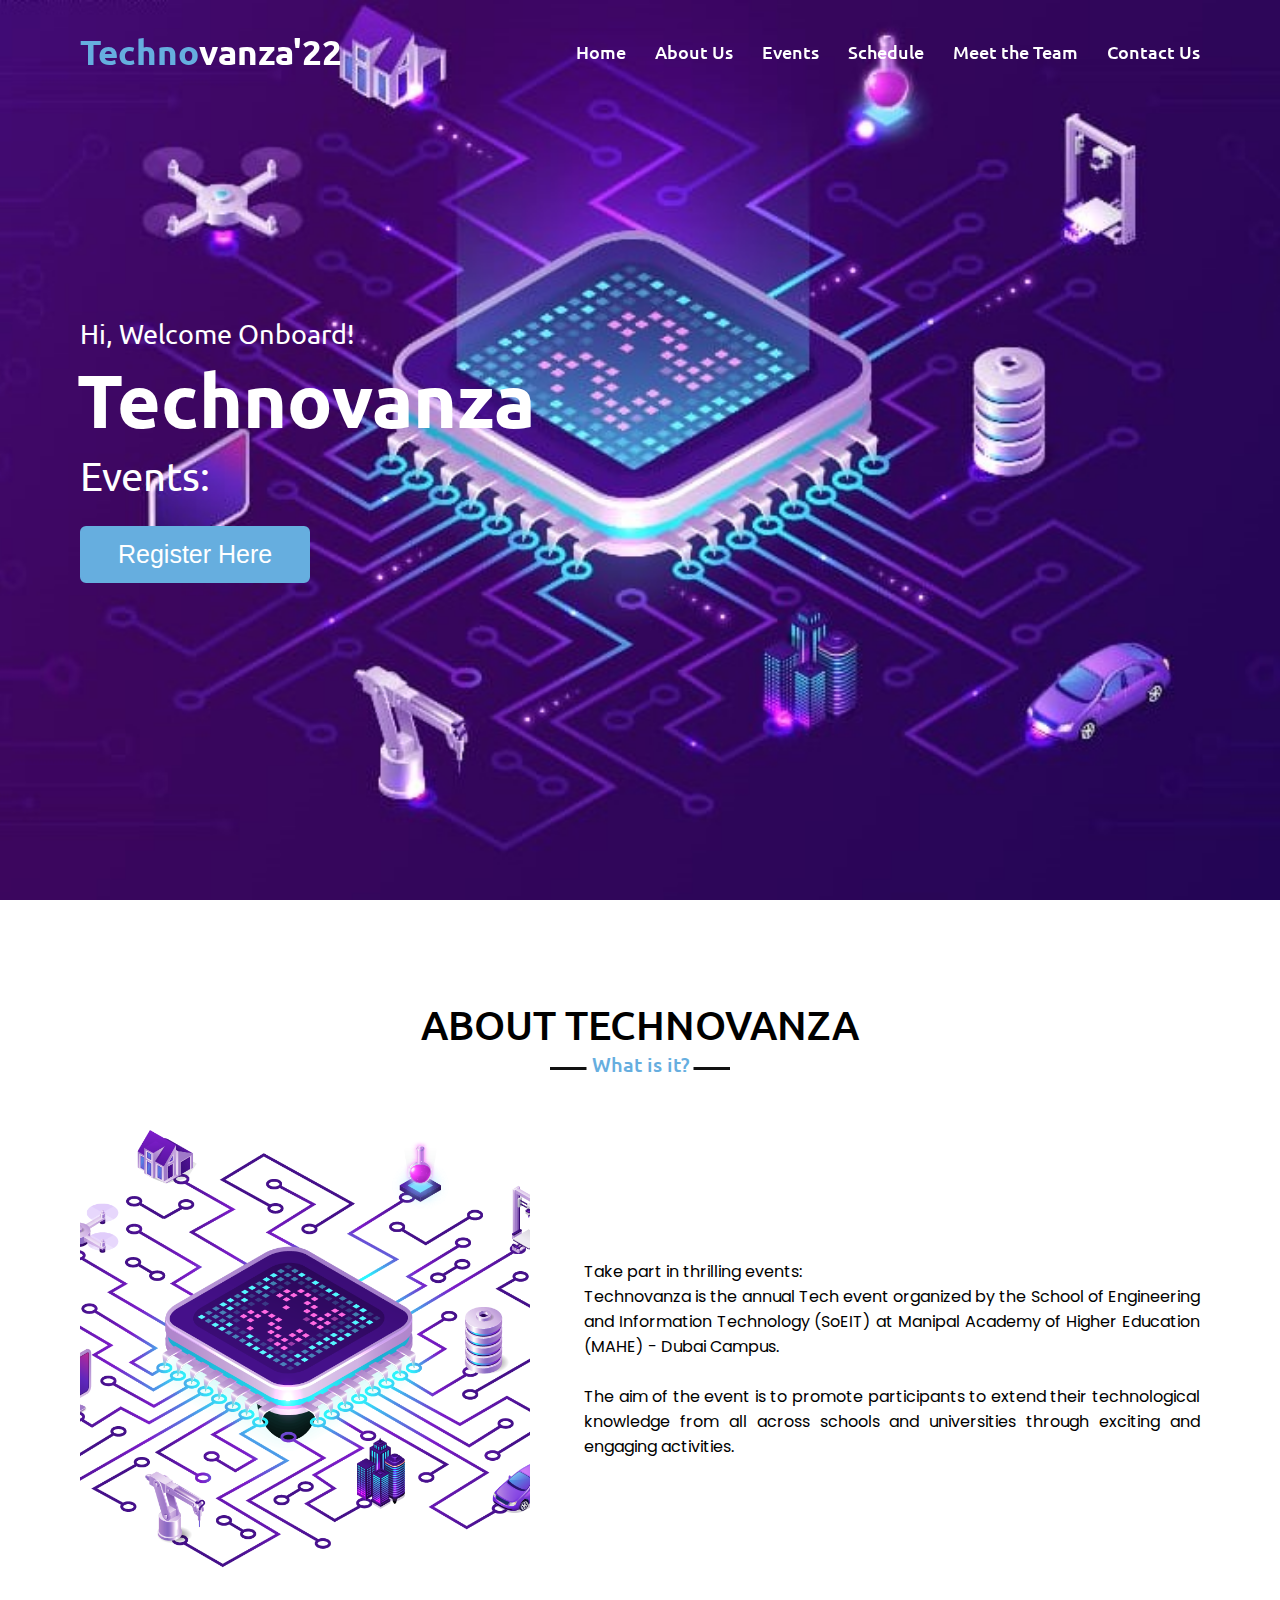
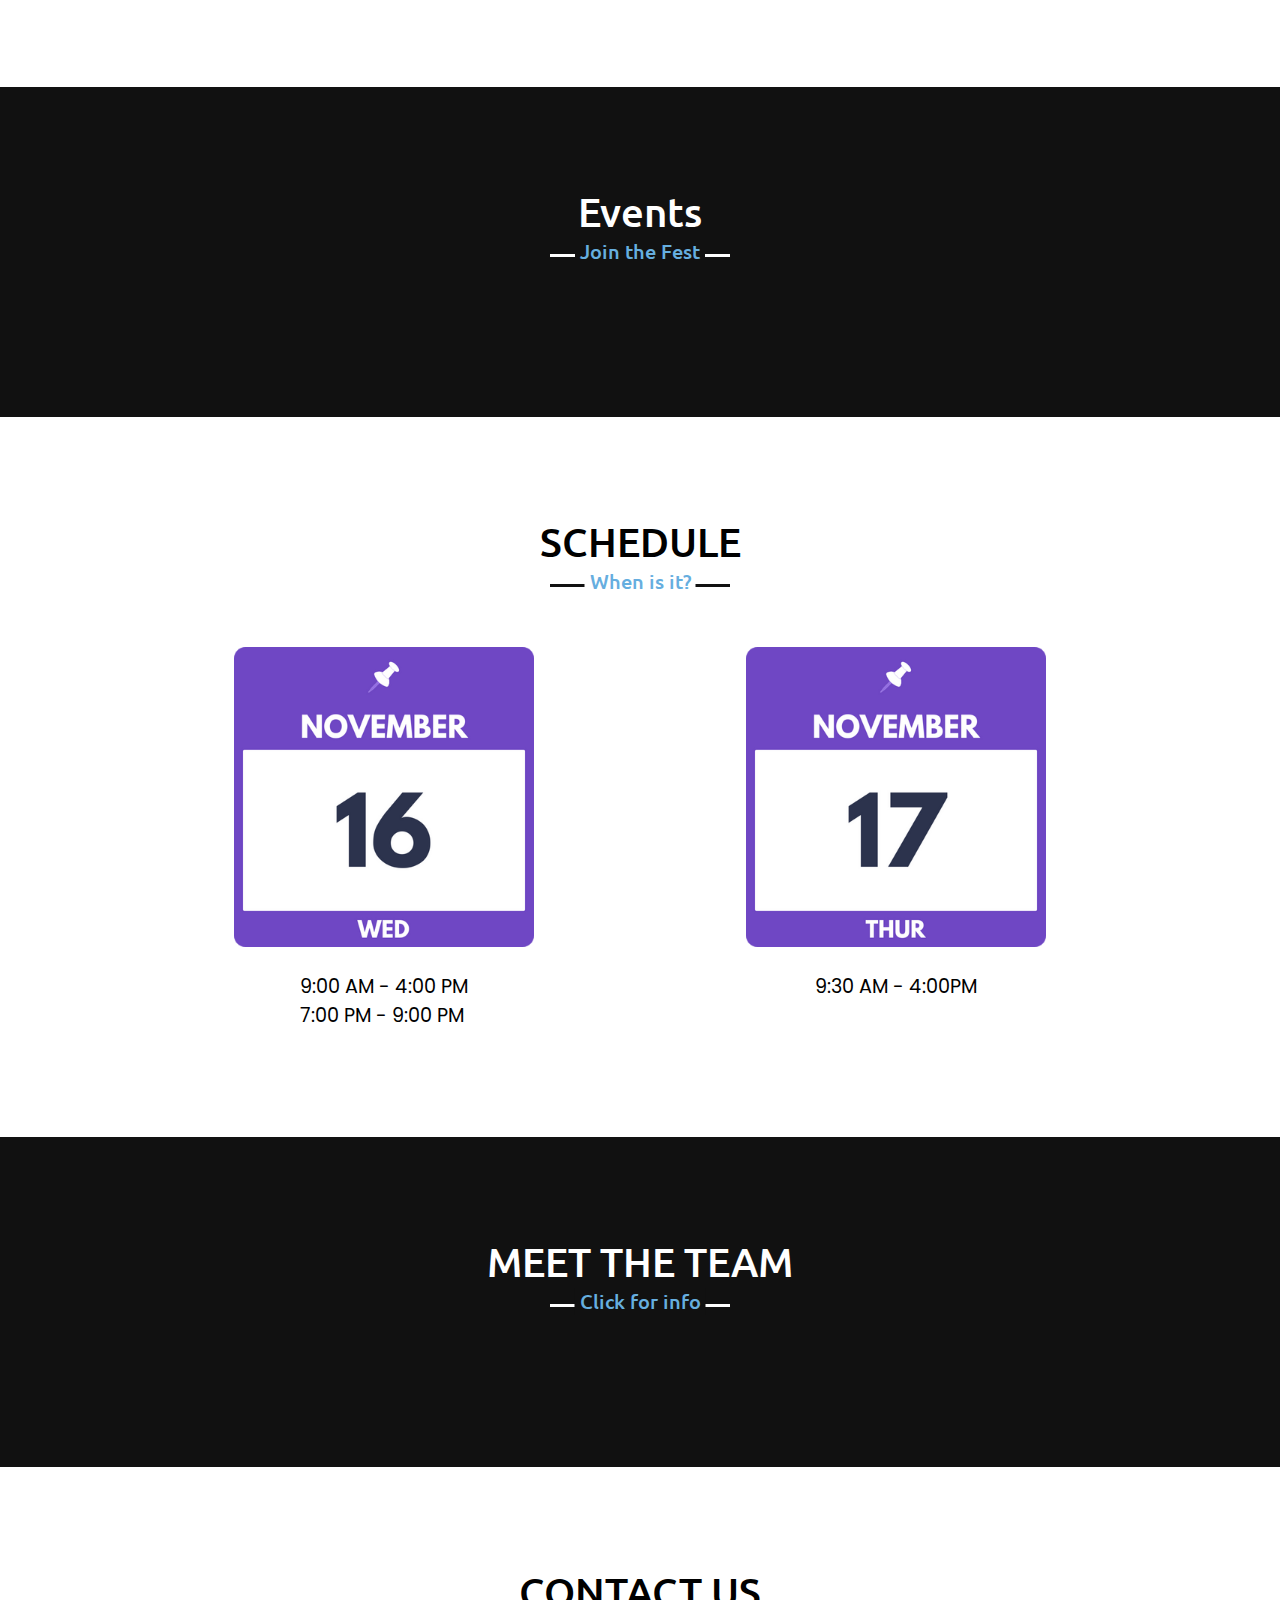
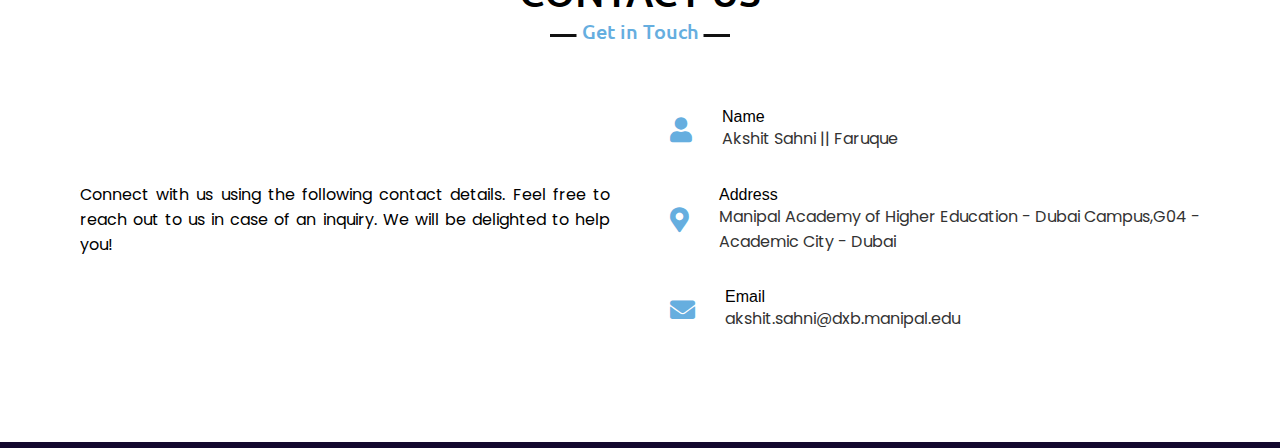
==== commit 4d7dbeec: "Updated UI" ====
--- a/html/event_page.html
+++ b/html/event_page.html
@@ -40,12 +40,6 @@
         <div class="max-width" id="infoLoad">
         </div>
     </section>
-
-    <!-- footer section start -->
-    <footer>
-        <span>Created By <a href="#teams"> Web-Development Team</a> | <span class="far fa-copyright"></span>
-            TECHNOVANZA'22 All rights reserved.</span>
-    </footer>
 
     <div class="modal" id="registerEventModal">
         <div class="modal-container">
--- a/css/event_page_style.css
+++ b/css/event_page_style.css
@@ -81,3 +81,6 @@
     /* border-radius: 15px; */
 }
 
+.navbar{
+    z-index: 50;
+}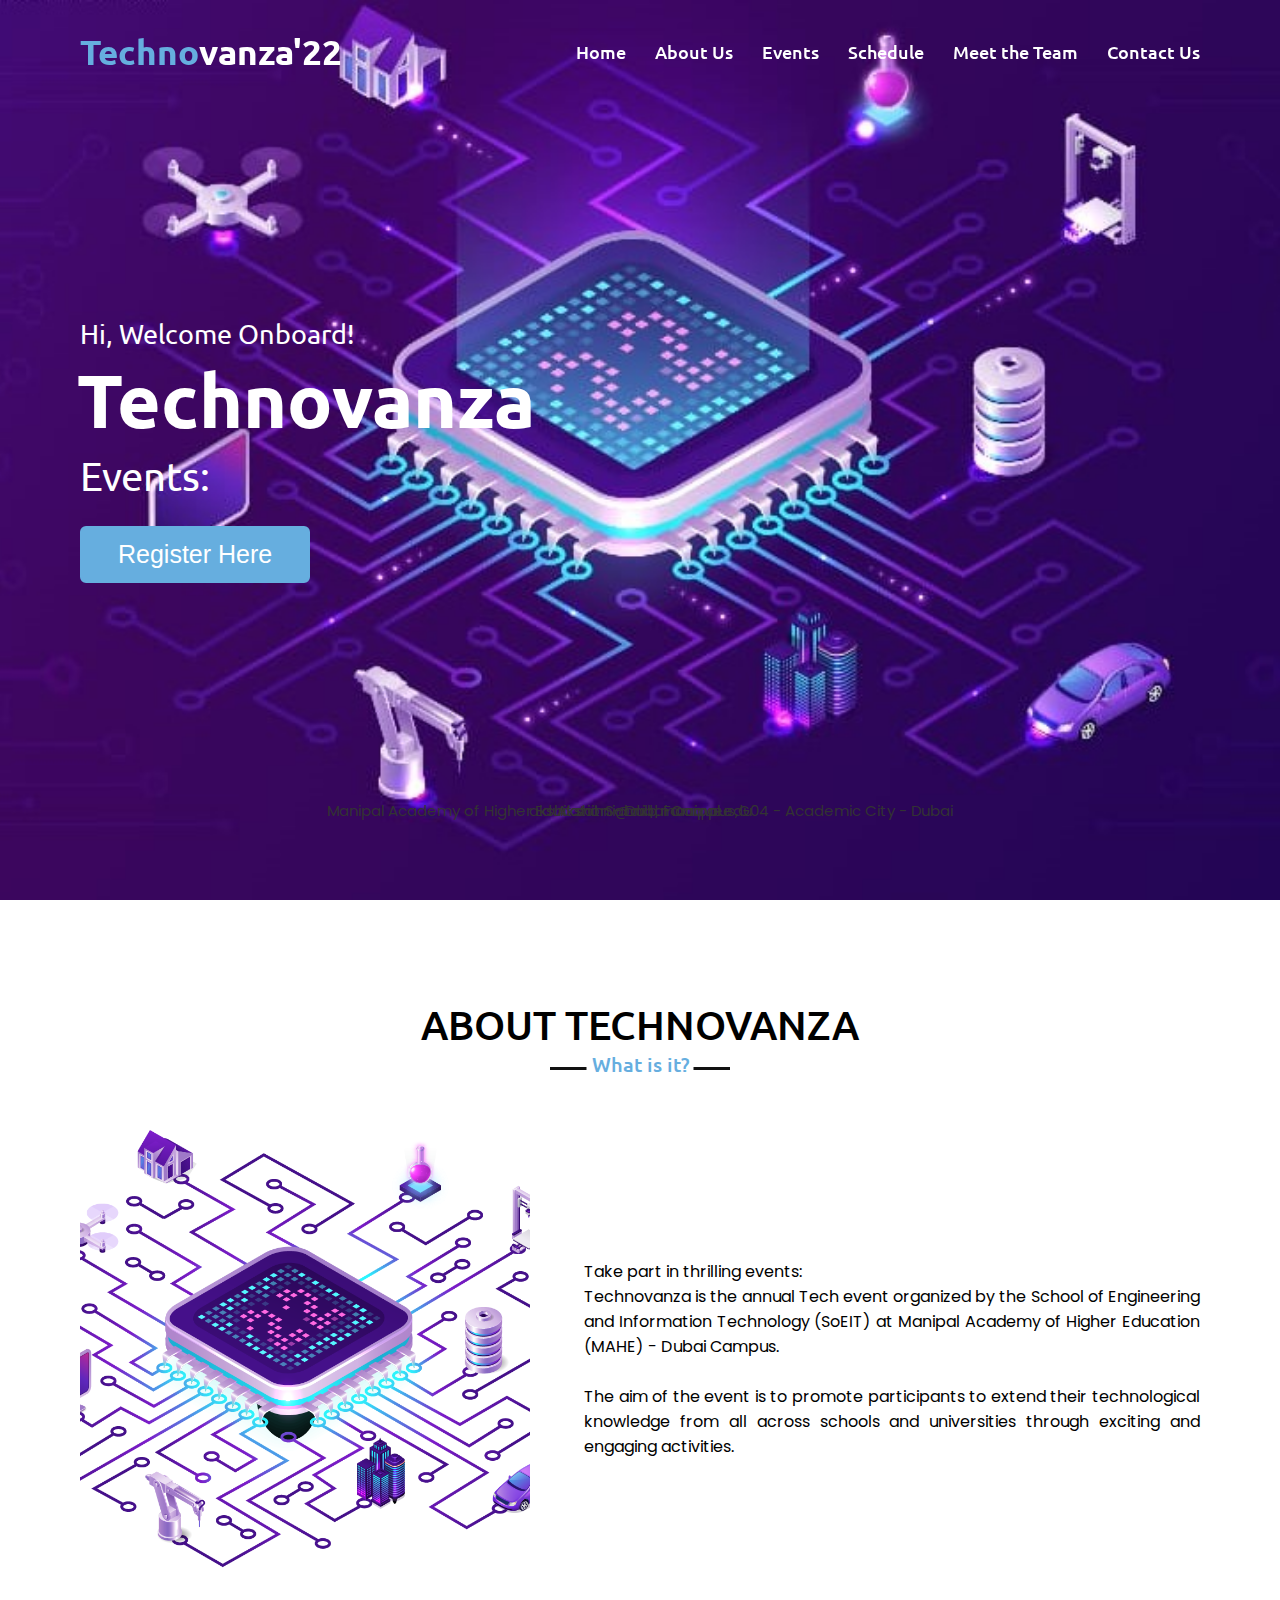
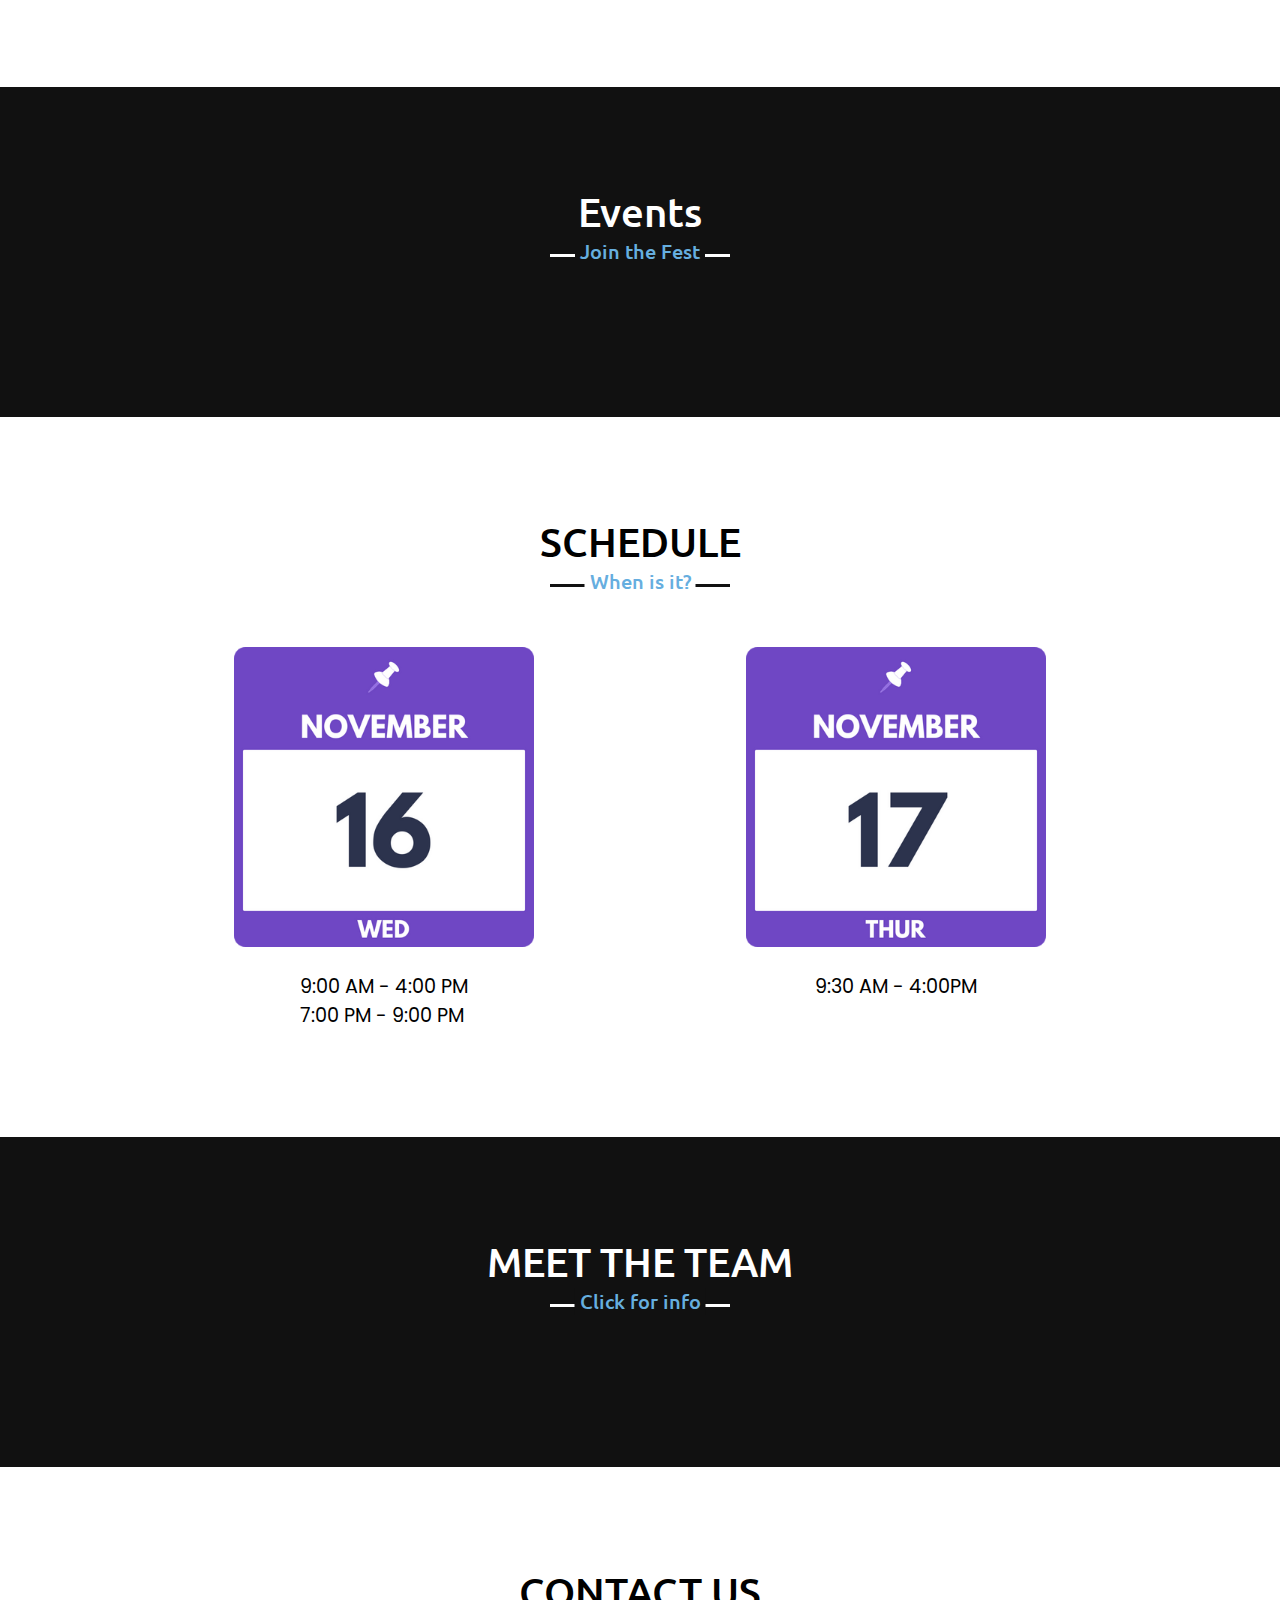
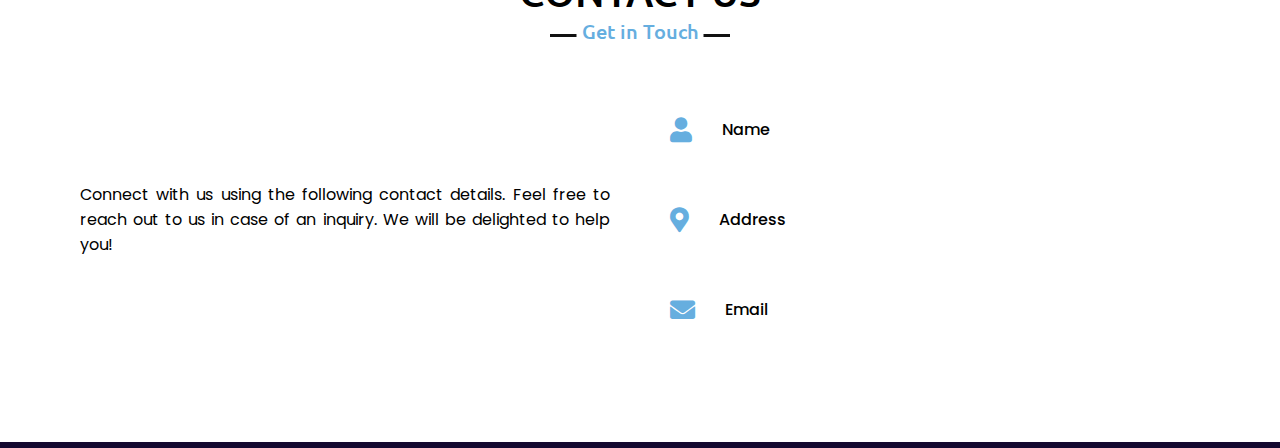
==== commit e717aae4: "Updated UI" ====
--- a/html/event_page.html
+++ b/html/event_page.html
@@ -3,6 +3,7 @@
 
 <head>
     <meta charset="UTF-8">
+    <meta http-equiv="ScreenOrientation" content="autoRotate:disabled">
     <meta name="viewport" content="width=device-width, initial-scale=1.0">
     <title>Technovanza'22</title>
     
@@ -100,7 +101,7 @@
                     </g>
                 </svg>
             </button>
-        </div>
+        <!-- </div> -->
     </div> 
 </body>
 <script src="/js/index_layout.js"></script>
--- a/css/index_style.css
+++ b/css/index_style.css
@@ -459,7 +459,20 @@
 
 .text {
     color: white;
+    font-weight: bold;
     font-size: 20px;
+    position: absolute;
+    width: 100%;
+    top: 85%;
+    left: 50%;
+    -webkit-transform: translate(-50%, -50%);
+    -ms-transform: translate(-50%, -50%);
+    transform: translate(-50%, -50%);
+    text-align: center;
+}
+.sub-title{
+    color: white;
+    font-size: 15px;
     position: absolute;
     width: 100%;
     top: 90%;
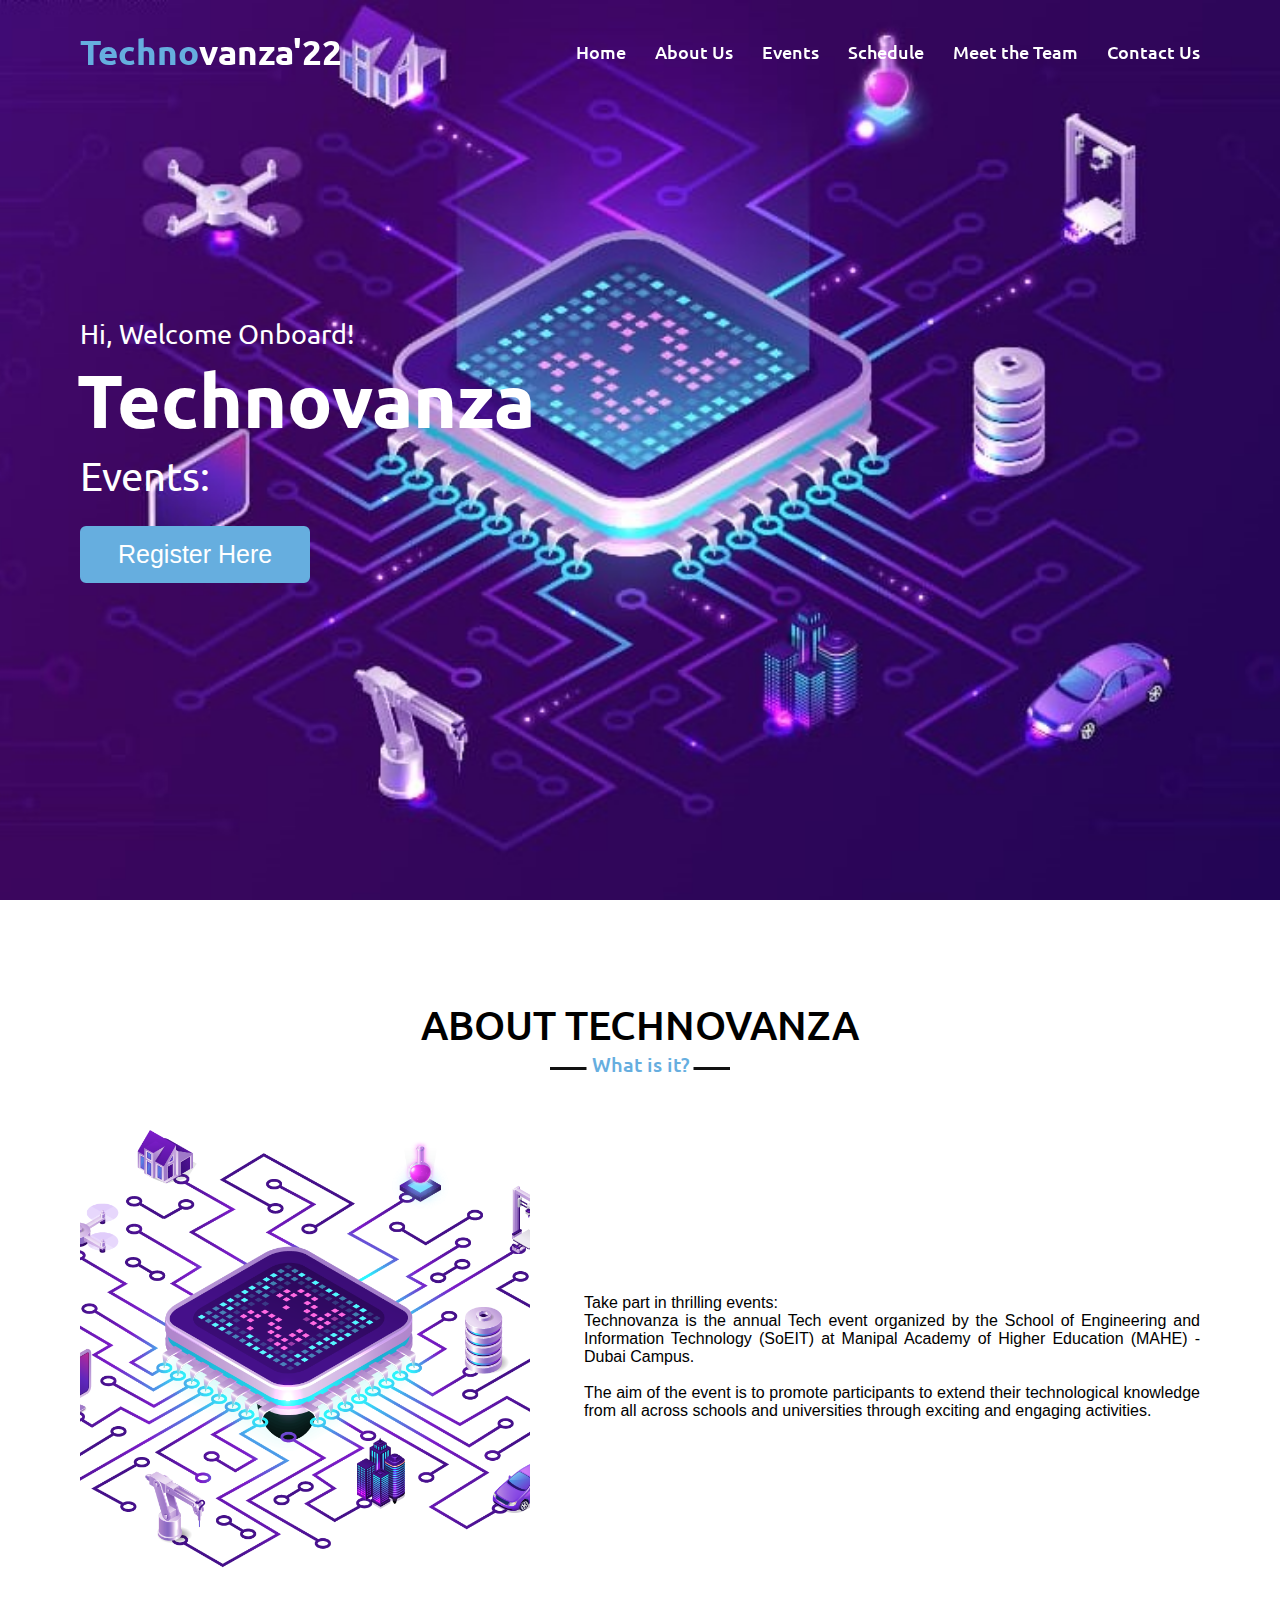
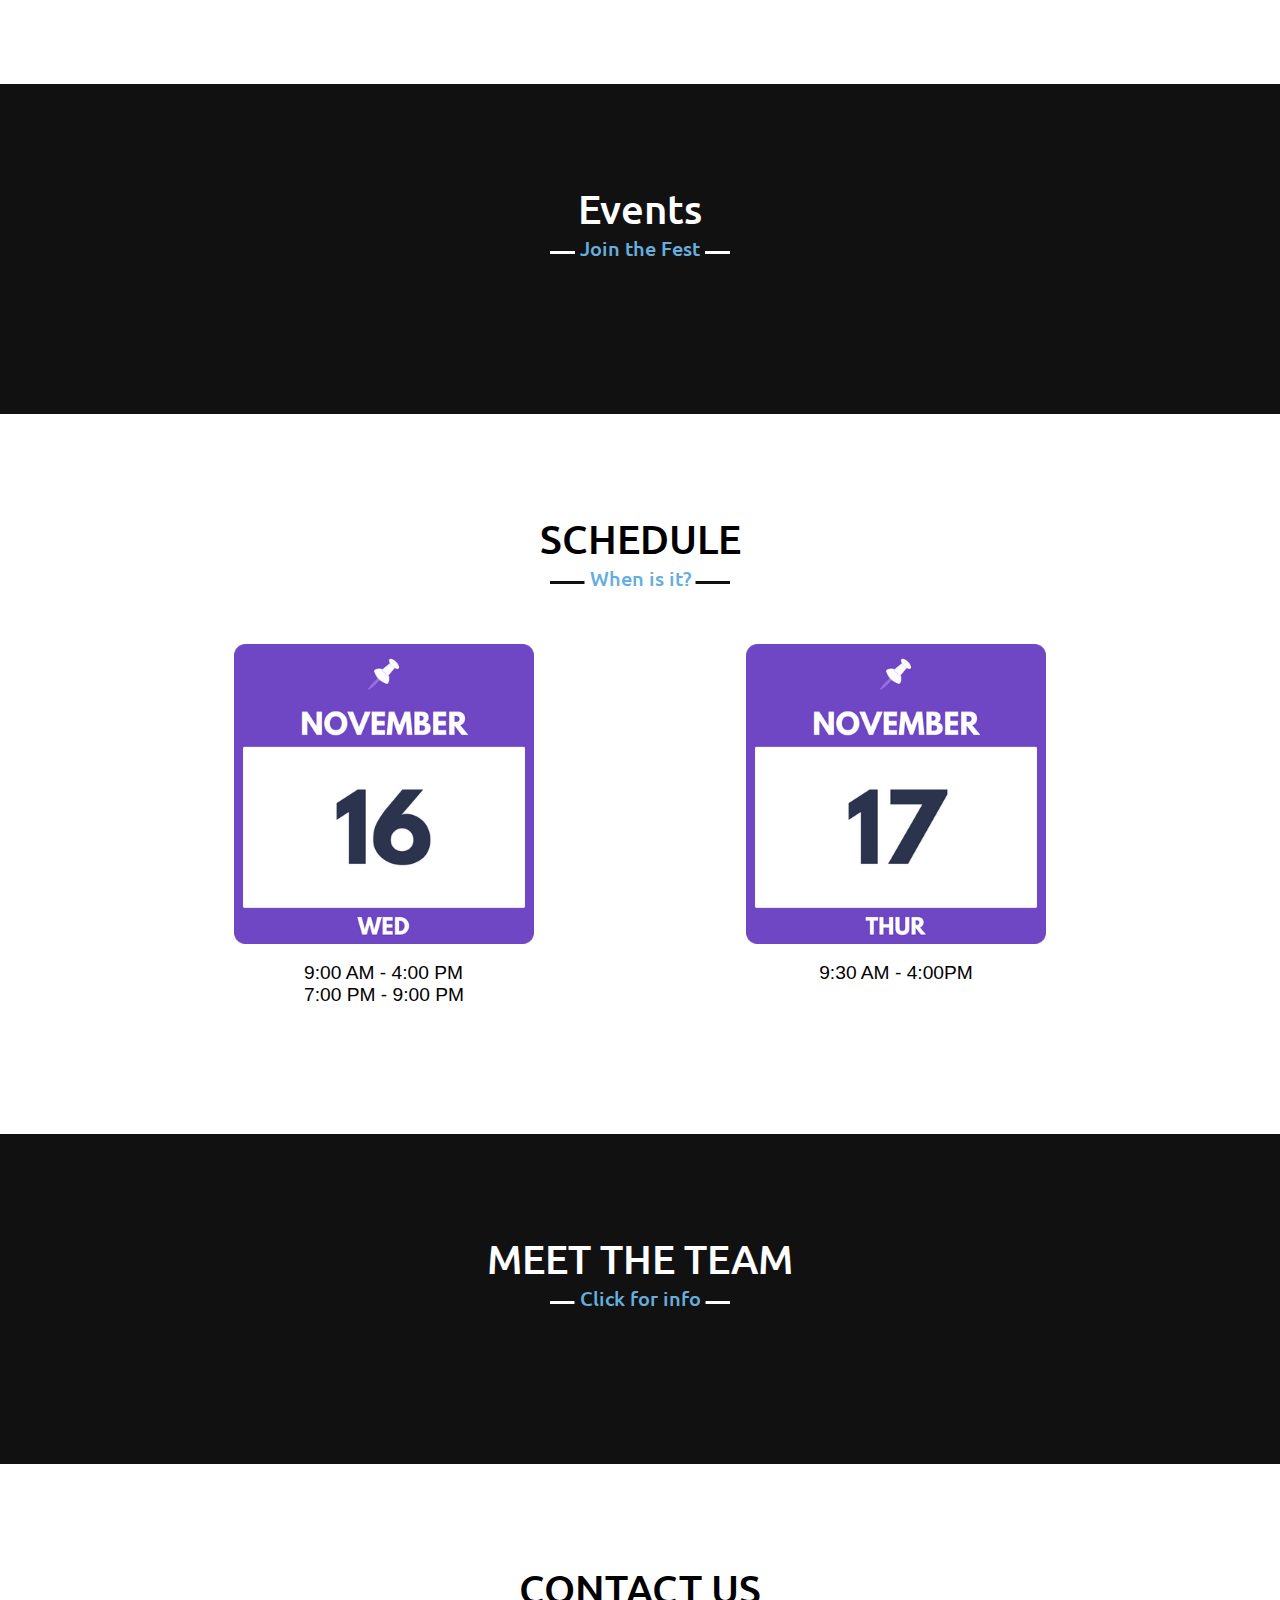
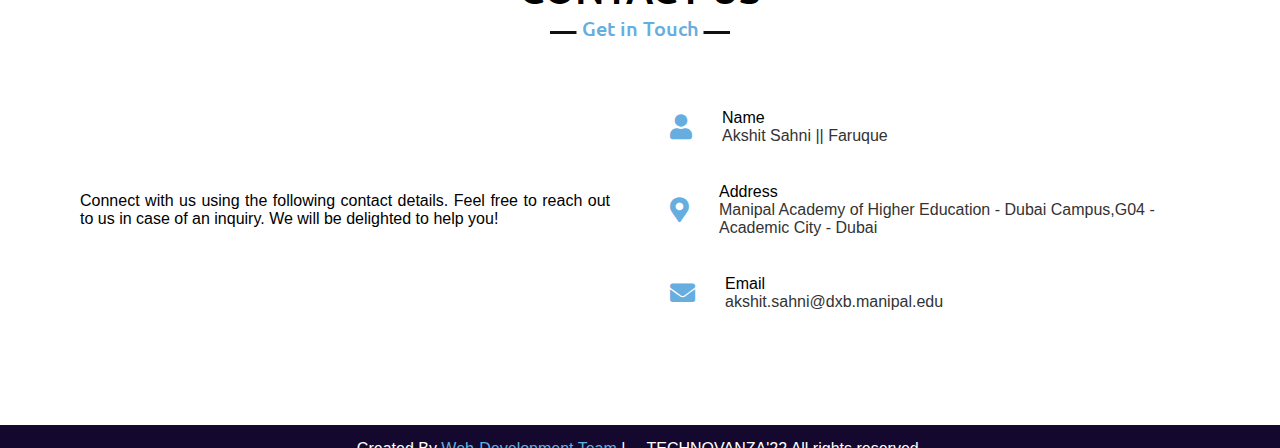
==== commit c43376a5: "Event info updated" ====
--- a/html/event_page.html
+++ b/html/event_page.html
@@ -73,7 +73,7 @@
                 </div><br>
                 <div class="modal-buttons">
                     <!-- <a href="" class="">Forgot your password?</a> -->
-                    <button class="modal-button" onclick="register_team();">Login</button>
+                    <button class="modal-button" onclick="register_team();">Register</button>
                 </div>
             </div>
             <!-- <div class="modal-right"> -->
--- a/css/index_style.css
+++ b/css/index_style.css
@@ -470,7 +470,7 @@
     transform: translate(-50%, -50%);
     text-align: center;
 }
-.sub-title{
+.subtitle{
     color: white;
     font-size: 15px;
     position: absolute;
--- a/css/event_page_style.css
+++ b/css/event_page_style.css
@@ -83,4 +83,13 @@
 
 .navbar{
     z-index: 50;
+}
+
+.download{
+    margin-top: 15px;
+    background-color: green;
+}
+
+.download:hover{
+    background-color: rgb(5, 99, 5);
 }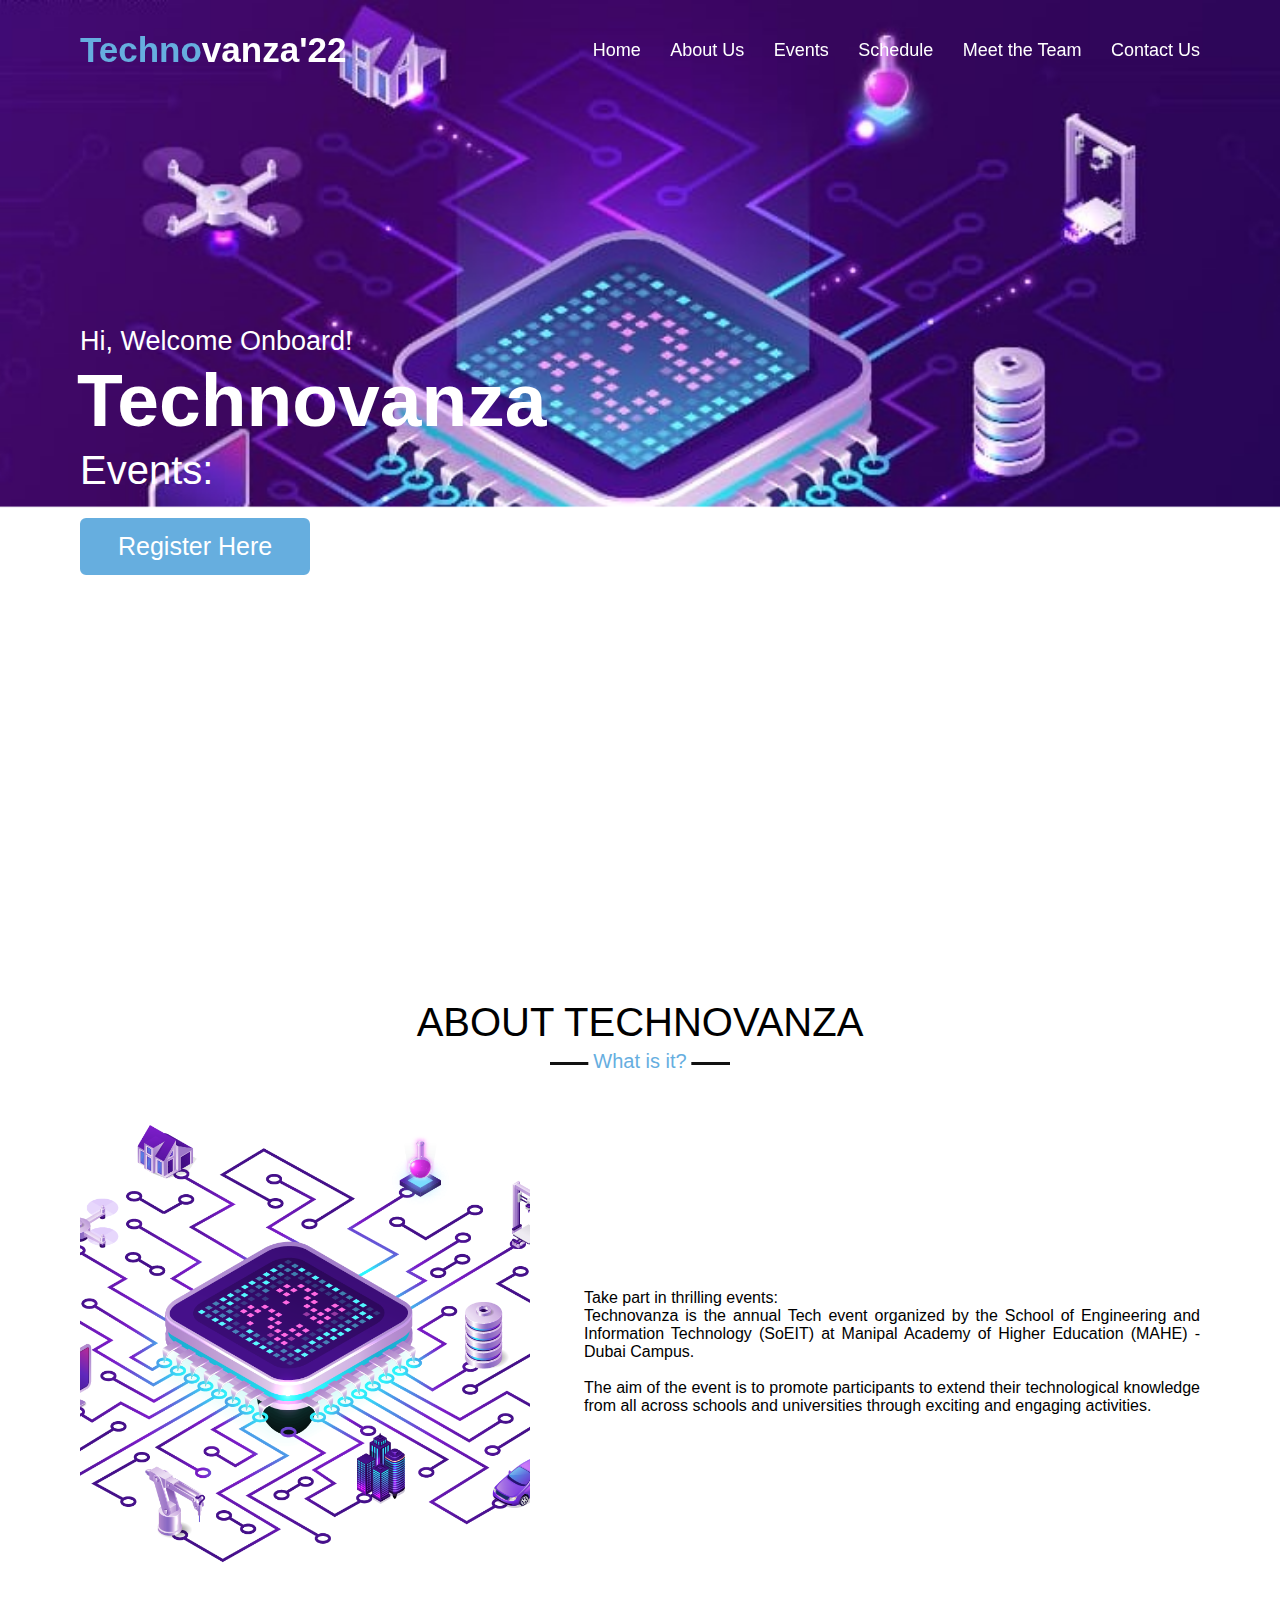
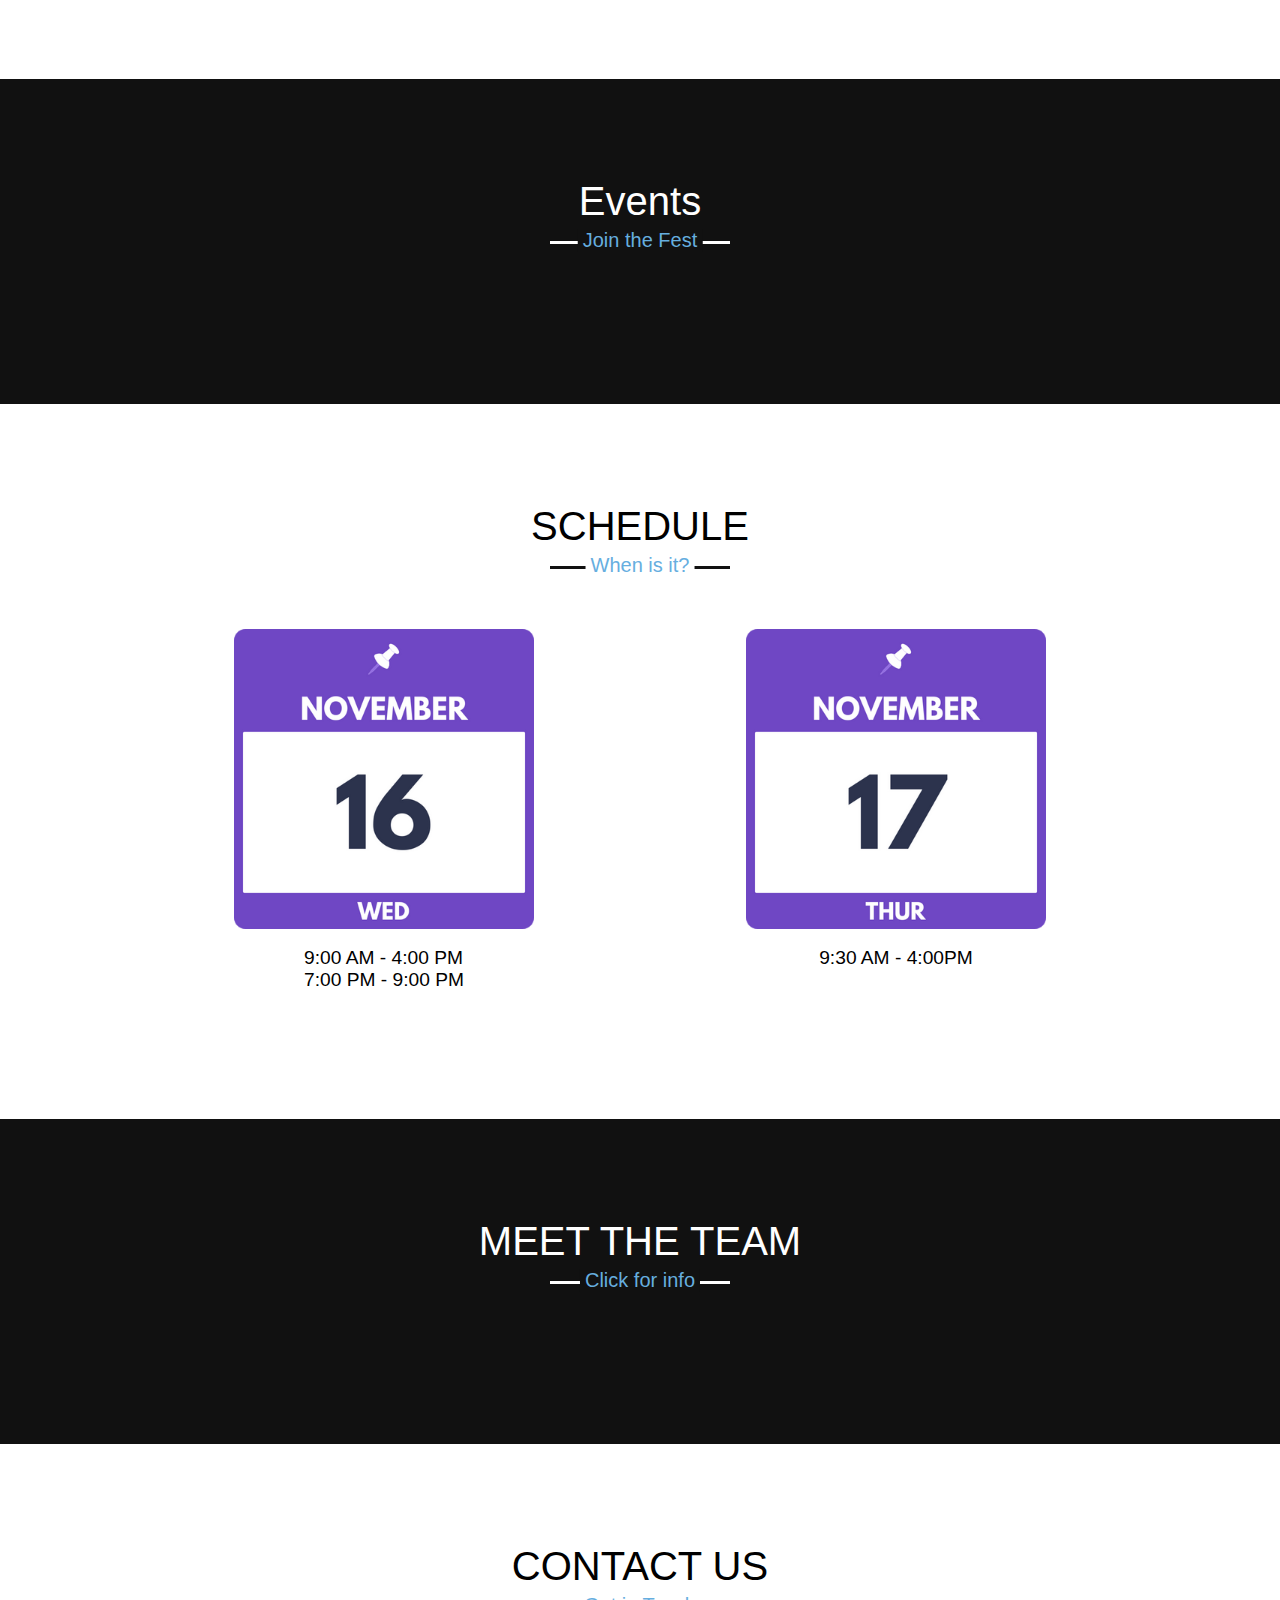
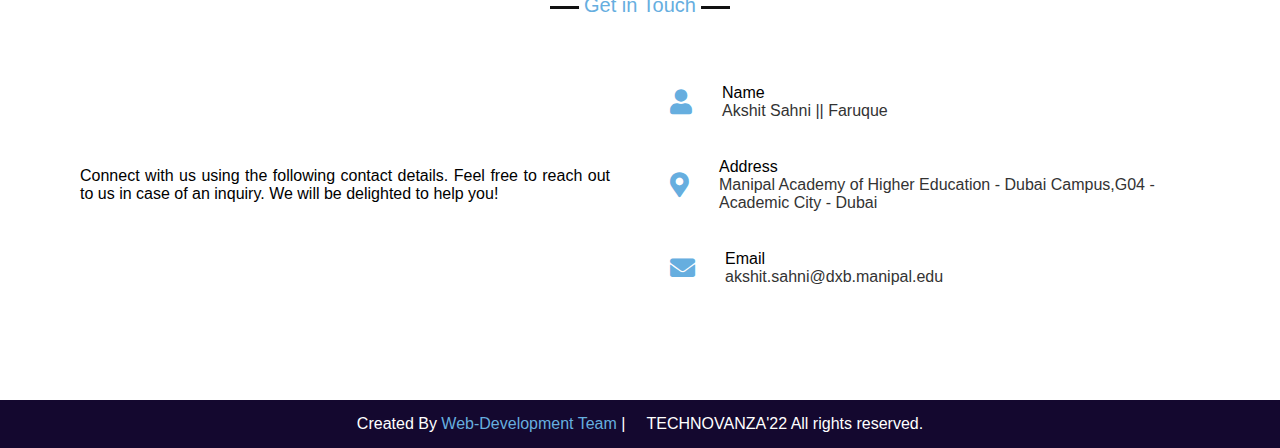
==== commit 33644992: "Added Participant List Downloads" ====
--- a/html/event_page.html
+++ b/html/event_page.html
@@ -11,6 +11,9 @@
     <script src="https://code.jquery.com/jquery-3.6.1.min.js"
         integrity="sha256-o88AwQnZB+VDvE9tvIXrMQaPlFFSUTR+nldQm1LuPXQ=" crossorigin="anonymous"></script>
     <script src="https://cdn.jsdelivr.net/npm/sweetalert2@11"></script>
+
+    <!-- JSON to XLSX -->
+    <script src="https://cdn.sheetjs.com/xlsx-latest/package/dist/xlsx.full.min.js"></script>
 
     <link rel="stylesheet" href="https://cdnjs.cloudflare.com/ajax/libs/font-awesome/5.15.3/css/all.min.css" />
     <script src="https://code.jquery.com/jquery-3.5.1.min.js"></script>
@@ -107,7 +110,6 @@
 <script src="/js/index_layout.js"></script>
 <script src="/js/auto_login.js"></script>
 <script src="/js/helper.js"></script>
-<!-- <script src="/js/index.js"></script> -->
 <script src="/events_list.js"></script>
 <script src="/js/modal.js"></script>
 <script src="/js/event_create.js"></script>
--- a/css/index_style.css
+++ b/css/index_style.css
@@ -81,7 +81,7 @@
 .navbar{
     position: fixed;
     width: 100%;
-    z-index: 999;
+    z-index: 997;
     padding: 30px 0;
     font-family: 'Ubuntu', sans-serif;
     transition: all 0.3s ease;
@@ -678,7 +678,7 @@
 @media (max-width: 947px){
     .menu-btn{
         display: block;
-        z-index: 999;
+        z-index: 997;
     }
     .menu-btn i.active:before{
         content: "\f00d";
--- a/css/modal.css
+++ b/css/modal.css
@@ -10,7 +10,7 @@
 } */
 
 .modal {
-  z-index: 99;
+  z-index: 999;
   position: fixed;
   left: 0;
   bottom: 0;
@@ -88,12 +88,13 @@
   transform: translateY(5px);
 }
 
+/* HEIGHT CHANGE MADE */
 .modal-right {
   flex: 2;
   font-size: 0;
   transition: 0.3s all ease-in-out;
   overflow: hidden;
-  max-height: 485px;
+  max-height: 550px;
 }
 
 .modal-right img {
@@ -247,20 +248,6 @@
   fill: #fff;
 }
 
-@media (max-width: 750px) {
-  .modal-container {
-    width: 90%;
-  }
-
-  .modal-right {
-    display: none;
-  }
-
-  .close-button-color{
-    fill: #000;
-  }
-}
-
 .modal-links{
   background-color: white;
   border: none;
@@ -280,4 +267,39 @@
 .justify-content-center{
   justify-content: center;
 }
-
+.member-fields {
+  display: flex;
+  align-items: center;
+  justify-content: flex-start; 
+  padding: 0px; 
+  width: 100% !important;
+  padding-left:(.5rem, 1.5rem, 2.5rem);
+  padding-right:(.5rem, 1.5rem, 2.5rem);
+}
+
+.member-no-modal{
+  width: 10%; 
+  min-width: 40px ;
+}
+
+.email-input-modal{
+  width: 80%;
+}
+
+@media (max-width: 750px) {
+  .modal-container {
+    width: 90%;
+  }
+
+  .modal-right {
+    display: none;
+  }
+
+  .close-button-color{
+    fill: #000;
+  }
+  
+  .email-input-modal{
+    width: clamp(30%, 70%, 70%) !important;
+  }
+}
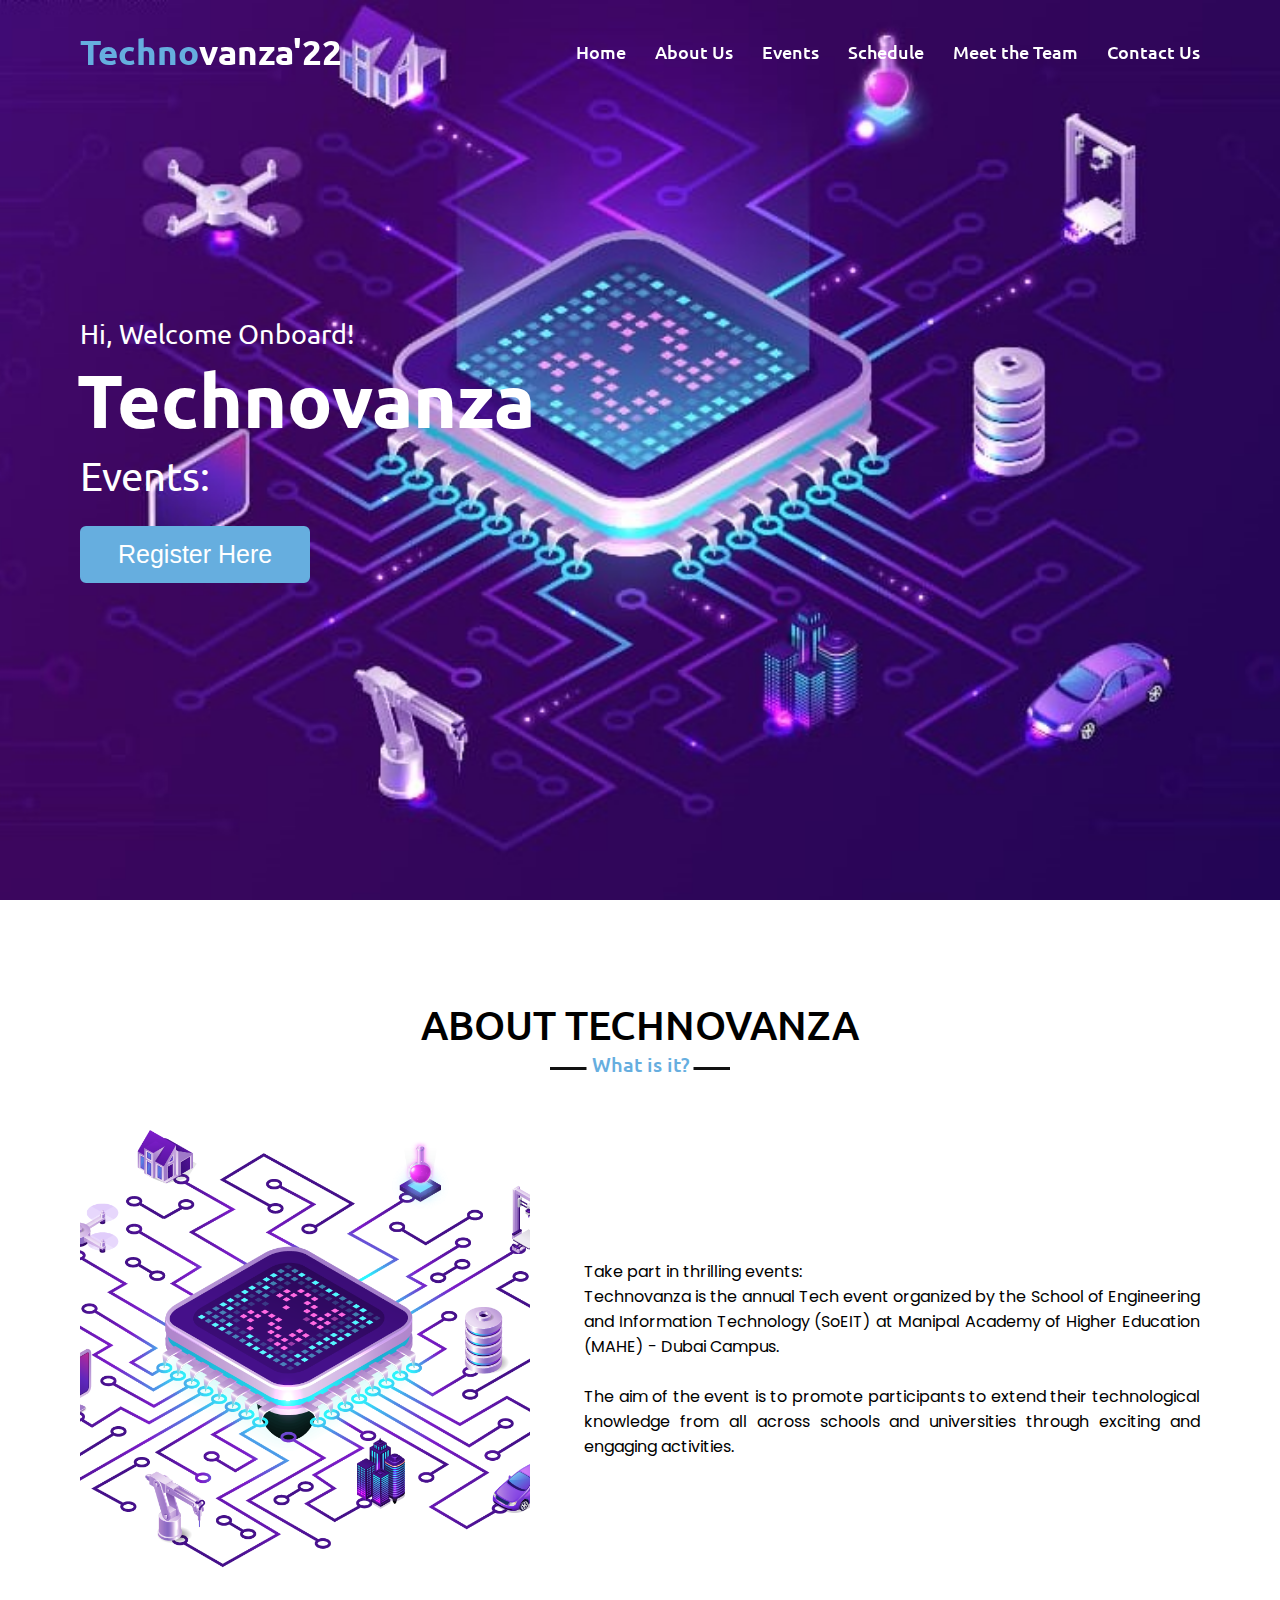
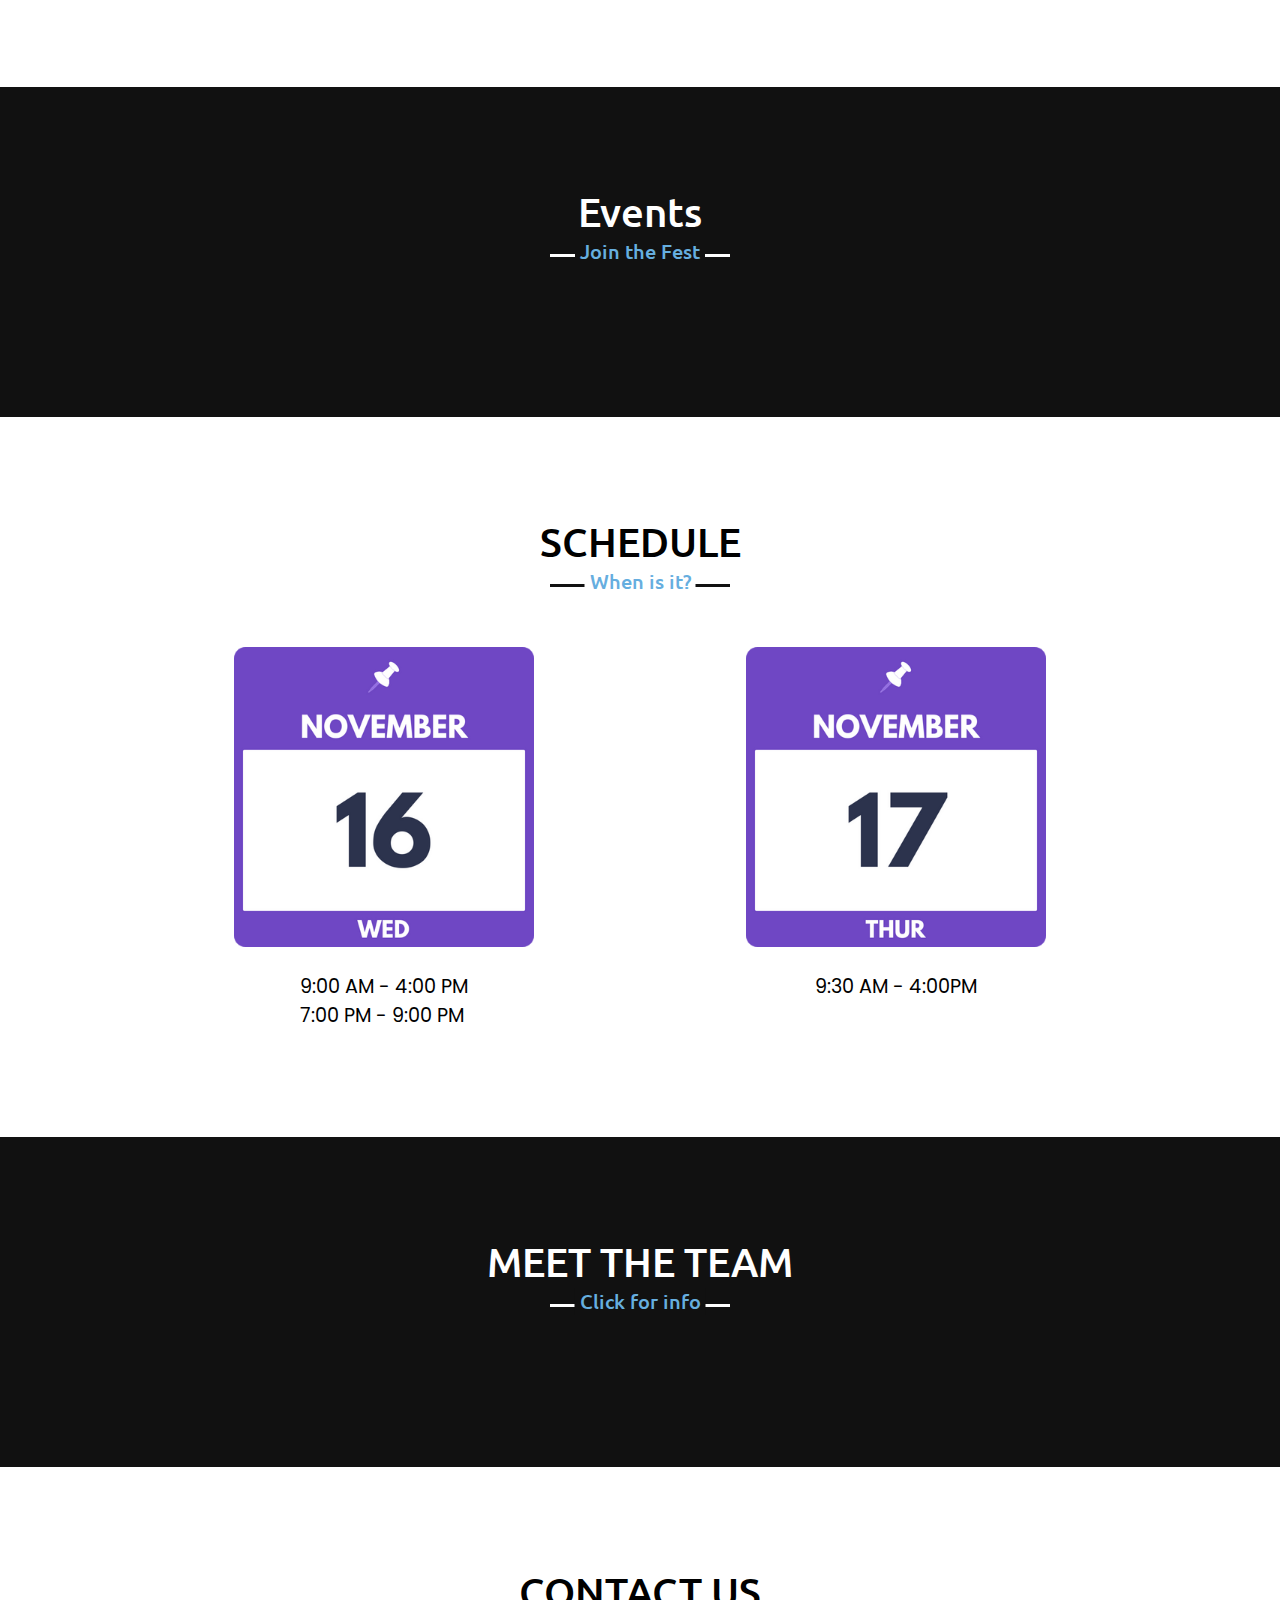
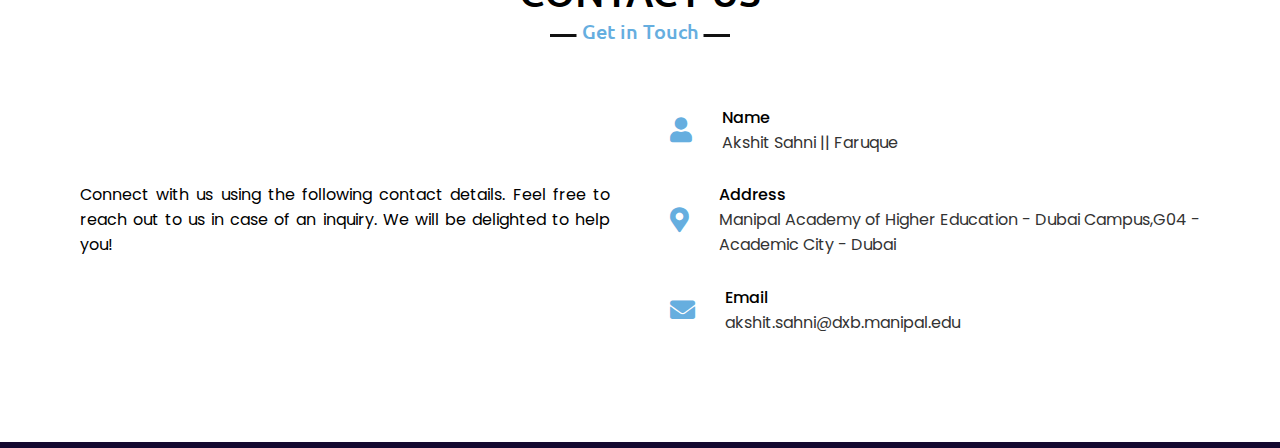
==== commit 92c78e14: "Updated --> Modal border radius to 1.25rem to match profile modal border radius. --> Added shortcut " ====
--- a/html/event_page.html
+++ b/html/event_page.html
@@ -27,6 +27,12 @@
     <!-- Modal  -->
     <link rel="stylesheet" href="/css/modal.css">
     <link rel="stylesheet" href="/css/event_page_style.css">
+    <!--================= SHORTCUT ICON ===================-->
+    <link rel="android-chrome-icon" type="image/png" sizes="32x32" href="/css/images/icon/android-chrome-192x192.png">
+    <link rel="apple-touch-icon" sizes="180x180" href="/css/images/icon/apple-touch-icon.png">
+    <link rel="icon" type="image/png" sizes="32x32" href="/css/images/icon/favicon-32x32.png">
+    <link rel="icon" type="image/png" sizes="16x16" href="/css/images/icon/favicon-16x16.png">
+    <link rel="manifest" href="/css/images/icon/site.webmanifest">
 </head>
 
 <body onload="checkValid(); get_info();">
--- a/css/modal.css
+++ b/css/modal.css
@@ -31,7 +31,7 @@
   display: flex;
   max-width: 720px;
   width: 100%;
-  border-radius: 10px;
+  border-radius: 1.25rem;
   overflow: hidden;
   position: absolute;
   opacity: 0;
@@ -237,7 +237,6 @@
   font-weight: 800;
   transform: translate(-50%, -50%);
 }
-
 .scroll-down svg {
   margin-top: 16px;
   width: 52px;
@@ -277,13 +276,19 @@
   padding-right:(.5rem, 1.5rem, 2.5rem);
 }
 
+.teamName-input{
+  width: 100%;
+  min-width: 200px;
+}
+
 .member-no-modal{
-  width: 10%; 
+  width: 8%; 
   min-width: 40px ;
 }
 
 .email-input-modal{
-  width: 80%;
+  width: 70%;
+  min-width: 200px;
 }
 
 @media (max-width: 750px) {
@@ -298,8 +303,16 @@
   .close-button-color{
     fill: #000;
   }
-  
+
   .email-input-modal{
-    width: clamp(30%, 70%, 70%) !important;
-  }
-}
+    width: 60%;
+    min-width: 150px;
+  }
+}
+
+@media (max-width: 360px) {
+  .email-input-modal{
+    width: 40%;
+    min-width: 140px;
+  }
+}